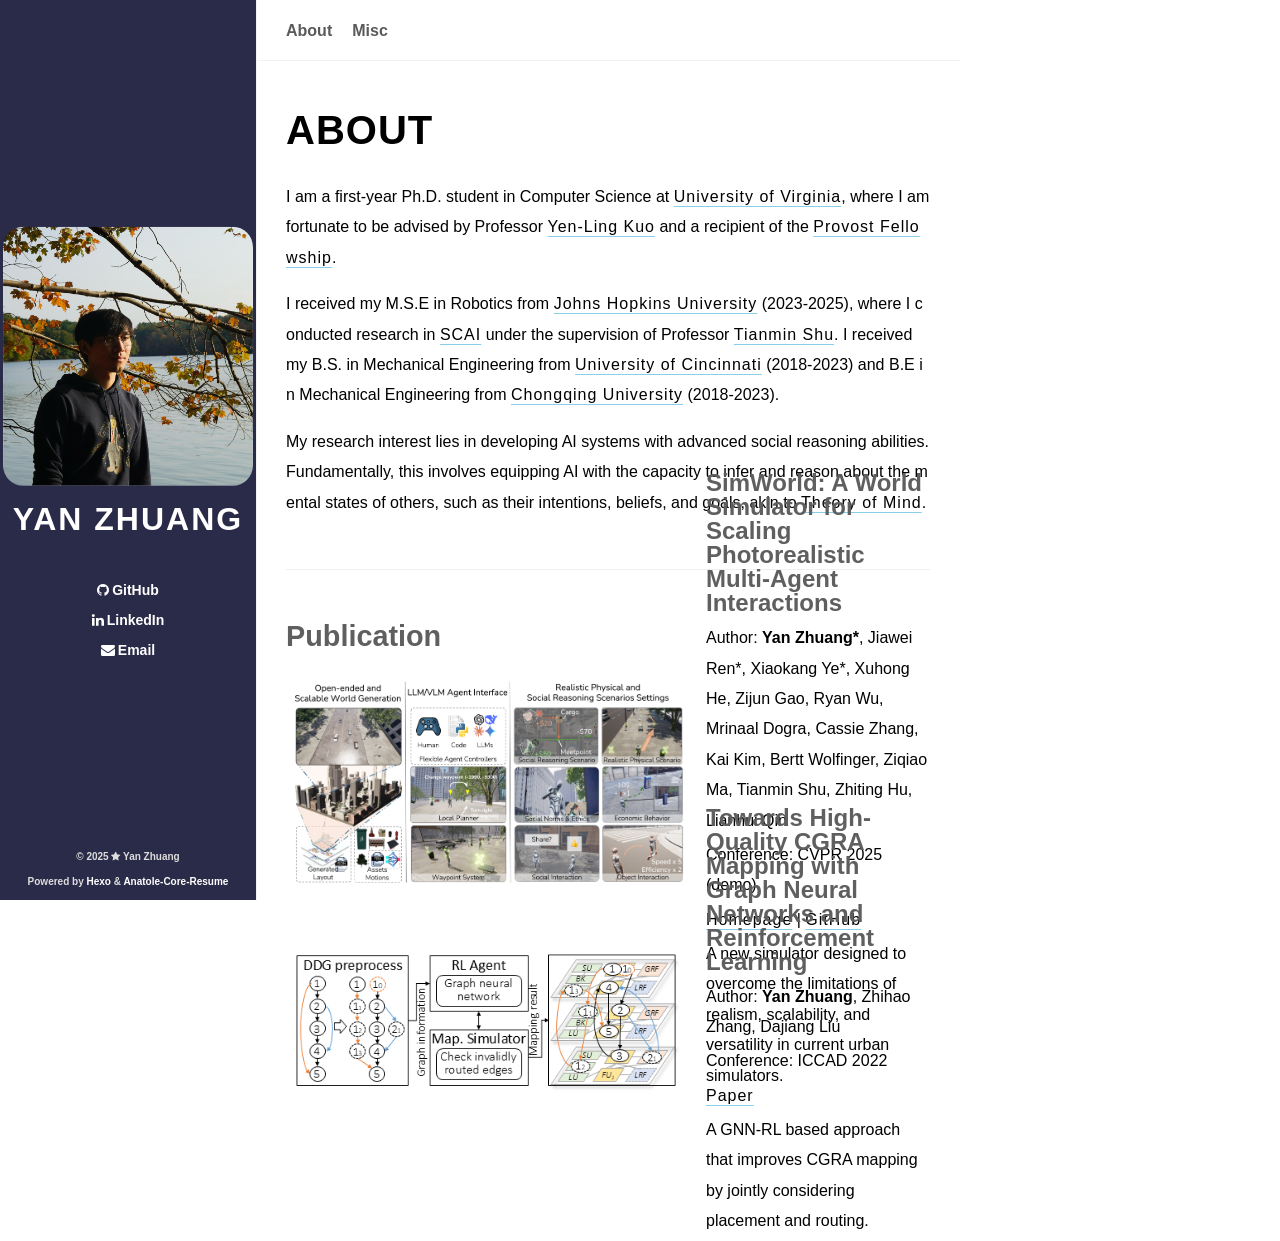
==== index.html @ d6349d4c "Site updated: 2025-08-16 12:59:09" ====
<!DOCTYPE html><html lang="en-us"><head><meta charset="utf-8"><meta name="X-UA-Compatible" content="IE=edge"><meta name="author" content="Yan Zhuang"><title>About | Yan Zhuang</title><meta name="description" content="A Resume Page Powered By Hexo"><meta name="keywords"><link rel="icon" href="images/favicon.ico"><meta content="width=device-width, initial-scale=1.0, maximum-scale=1.0, user-scalable=0" name="viewport"><meta content="yes" name="apple-mobile-web-app-capable"><meta content="black" name="apple-mobile-web-app-status-bar-style"><meta content="telephone=no" name="format-detection"><meta name="renderer" content="webkit"><link rel="stylesheet" href="/css/style.css"><link rel="stylesheet" href="/css/blog_basic.css"><link rel="stylesheet" href="/css/font-awesome.min.css"><link rel="stylesheet" href="/css/custom.css"><link rel="alternate" type="application/atom+xml" title="ATOM 1.0" href="/atom.xml"><script src="/js/jquery.js"></script><meta name="generator" content="Hexo 7.3.0"></head><body><div class="page-top animated fadeInDown"><div class="nav"><li><a href="/about/">About</a></li><li><a href="/misc/">Misc</a></li></div><div class="information"><div class="back_btn"><li><a class="fa fa-chevron-left" onclick="window.history.go(-1)" style="display:none;"> </a></li></div></div></div><div class="sidebar animated fadeInDown"><div class="side-content"><div class="logo-title"><div class="title"><img src="/images/Yan.jpg" style="width: 250px; border-radius: 8%;"><h3 title=""><a href="/">Yan Zhuang</a></h3></div></div><ul class="social-links"><li><a target="_blank" rel="noopener" href="https://github.com/yanzhuang12"><i class="fa fa-github"></i>GitHub</a></li><li><a target="_blank" rel="noopener" href="https://www.linkedin.com/in/zhuangyan-000843258"><i class="fa fa-linkedin"></i>LinkedIn</a></li><li><a href="mailto:yanzhuang2024@gmail.com"><i class="fa fa-envelope"></i>Email</a></li></ul></div><div class="footer"><div class="p"> <span>© 2025 </span><i class="fa fa-star"></i><span> Yan Zhuang</span></div><div class="by_farbox"><span>Powered by </span><a href="https://hexo.io/zh-cn/" target="_blank">Hexo </a><span> & </span><a href="https://github.com/Cytrogen/hexo-theme-Anatole-Core-Resume" target="_blank">Anatole-Core-Resume</a></div></div></div><div class="content" style="display:none;"><script>//- 如果是移动端，则设置content的margin-top为sidebar的高度
//- If it is a mobile terminal, set the margin-top of content to the height of sidebar
window.onload = function() {
	if (window.matchMedia("(max-width: 960px)").matches) {
		var sidebar = document.querySelector('.sidebar');
		var sidebarHeight = sidebar.offsetHeight;
		document.querySelector('.content').style.marginTop = `${sidebarHeight}px`;
	}
	//- 页面加载完成后，显示content
	//- Display content after page loading is complete
	document.querySelector(`.content`).style.display = "block";

	//- 监听窗口大小变化，假设用户在桌面端上修改了窗口大小，需要重新设置content的margin-top
	//- Listen for window size changes, assuming that the user modifies the window size on the desktop terminal, the margin-top of content will get reset
	window.addEventListener('resize', function() {
		if (window.matchMedia("(max-width: 960px)").matches) {
			var sidebar = document.querySelector('.sidebar');
			var sidebarHeight = sidebar.offsetHeight;
			document.querySelector('.content').style.marginTop = `${sidebarHeight}px`;
		} else {
			//- 如果是桌面端，则设置content的margin-top为60px
			//- If it is a desktop terminal, set the margin-top of content to 60px
			document.querySelector('.content').style.marginTop = "60px";
		}
	});
}
</script><div class="post animated fadeInDown" id="About"><div class="post-title"><h1><a>About</a></h1></div><div class="post-content"><p>I am a first-year Ph.D. student in Computer Science at <a target="_blank" rel="noopener" href="https://www.virginia.edu/">University of Virginia</a>, where I am fortunate to be advised by Professor <a target="_blank" rel="noopener" href="https://yenlingkuo.com/">Yen-Ling Kuo</a> and a recipient of the <a target="_blank" rel="noopener" href="https://education.virginia.edu/admission/fellowships-scholarships-awards/uva-presidential-and-provosts-fellowships">Provost Fellowship</a>.</p>
<p>I received my M.S.E in Robotics from <a target="_blank" rel="noopener" href="https://www.jhu.edu/">Johns Hopkins University</a> (2023-2025), where I conducted research in <a target="_blank" rel="noopener" href="https://scai.cs.jhu.edu/">SCAI</a> under the supervision of Professor <a target="_blank" rel="noopener" href="https://www.tshu.io/">Tianmin Shu</a>. I received my B.S. in Mechanical Engineering from <a target="_blank" rel="noopener" href="https://www.uc.edu/">University of Cincinnati</a> (2018-2023) and B.E in Mechanical Engineering from <a target="_blank" rel="noopener" href="https://www.cqu.edu.cn/">Chongqing University</a> (2018-2023).  </p>
<p>My research interest lies in developing AI systems with advanced social reasoning abilities. Fundamentally, this involves equipping AI with the capacity to infer and reason about the mental states of others, such as their intentions, beliefs, and goals, akin to <a target="_blank" rel="noopener" href="https://www.youtube.com/watch?v=sH2vTWfMQJ0">Theory of Mind</a>. </p>
<hr>
<h3 id="Publication"><a href="#Publication" class="headerlink" title="Publication"></a>Publication</h3><div style="display: flex; justify-content: space-between; align-items: flex-start; gap: 20px;">
    <div style="flex: 0 0 auto; margin-top: 0;">
        <img src="/images/simworld_illustration.png" width="400px" style="max-width: 100%; display: block; margin: 0;">
    </div>
    <div style="flex: 1; margin-top: 0;">
        <h4 style="margin-top: 0; margin-bottom: 8px;">SimWorld: A World Simulator for Scaling Photorealistic Multi-Agent Interactions</h4>
        <p style="margin: 4px 0;">Author: <strong>Yan Zhuang*</strong>, Jiawei Ren*, Xiaokang Ye*, Xuhong He, Zijun Gao, Ryan Wu, Mrinaal Dogra, Cassie Zhang, Kai Kim, Bertt Wolfinger, Ziqiao Ma, Tianmin Shu, Zhiting Hu, Lianhui Qin</p>
        <p style="margin: 4px 0;">Conference: CVPR 2025 (demo)</p>
        <p style="margin: 4px 0;"><a target="_blank" rel="noopener" href="https://simworld-cvpr2025.maitrix.org/">Homepage</a> | <a target="_blank" rel="noopener" href="https://github.com/maitrix-org/SimWorld">GitHub</a></p>
        <p style="margin: 4px 0;">A new simulator designed to overcome the limitations of realism, scalability, and versatility in current urban simulators.</p>
    </div>
</div>

<div style="display: flex; justify-content: space-between; align-items: flex-start; gap: 20px;">
    <div style="flex: 0 0 auto; margin-top: 0;">
        <img src="/images/CGRA_illustration.png" width="400px" style="max-width: 100%; display: block; margin: 0;">
    </div>
    <div style="flex: 1; margin-top: 0;">
        <h4 style="margin-top: 0; margin-bottom: 8px;">Towards High-Quality CGRA Mapping with Graph Neural Networks and Reinforcement Learning</h4>
        <p style="margin: 4px 0;">Author: <strong>Yan Zhuang</strong>, Zhihao Zhang, Dajiang Liu</p>
        <p style="margin: 4px 0;">Conference: ICCAD 2022</p>
        <p style="margin: 4px 0;"><a target="_blank" rel="noopener" href="https://ieeexplore.ieee.org/document/10069423">Paper</a> </p>
        <p style="margin: 4px 0;">A GNN-RL based approach that improves CGRA mapping by jointly considering placement and routing.</p>
    </div>
</div>
</div><div class="post-footer"><div class="meta"><div class="info"></div></div></div></div></div><script src="/js/jquery-migrate-1.2.1.min.js"></script><script src="/js/jquery.appear.js"></script><script src="/js/add-bookmark.js"></script></body></html>
---- css/style.css ----
@charset "UTF-8";
html {
  background-color: #fff;
  -webkit-font-smoothing: antialiased;
}

body {
	color: rgba(0, 0, 0, 1);
	font-family: 'Roboto', 'Segoe UI', 'Arial Black', 'Helvetica Neue', Arial, sans-serif;
	font-size: 18px;
	font-weight: 600;
	width: 100%;
	margin: 0 auto 30px auto;
	background-color: #fff;

}

p {
  line-height: 1.9em;
  font-weight: 400;
  font-size: 15px;
}

a {
  text-decoration: none;
}

a:link, a:visited {
  opacity: 1;
  -webkit-transition: all .15s linear;
  -moz-transition: all .15s linear;
  -o-transition: all .15s linear;
  -ms-transition: all .15s linear;
  transition: all .15s linear;
  color: #424242;
}

a:hover, a:active {
  color: #4786D6;
}

/*basic styles ends*/
/*animation starts*/
.animated {
  -webkit-animation-fill-mode: both;
  -moz-animation-fill-mode: both;
  -ms-animation-fill-mode: both;
  -o-animation-fill-mode: both;
  animation-fill-mode: both;
  -webkit-animation-duration: 1s;
  -moz-animation-duration: 1s;
  -ms-animation-duration: 1s;
  -o-animation-duration: 1s;
  animation-duration: 1s;
}

.animated.hinge {
  -webkit-animation-duration: 1s;
  -moz-animation-duration: 1s;
  -ms-animation-duration: 1s;
  -o-animation-duration: 1s;
  animation-duration: 1s;
}

@-webkit-keyframes fadeInDown {
  0% {
    opacity: 0;
    -webkit-transform: translateY(-20px);
  }
  100% {
    opacity: 1;
    -webkit-transform: translateY(0);
  }
}
@-moz-keyframes fadeInDown {
  0% {
    opacity: 0;
    -moz-transform: translateY(-20px);
  }
  100% {
    opacity: 1;
    -moz-transform: translateY(0);
  }
}
@-o-keyframes fadeInDown {
  0% {
    opacity: 0;
    -o-transform: translateY(-20px);
  }
  100% {
    opacity: 1;
    -o-transform: translateY(0);
  }
}
@keyframes fadeInDown {
  0% {
    opacity: 0;
    transform: translateY(-20px);
  }
  100% {
    opacity: 1;
    transform: translateY(0);
  }
}
.fadeInDown {
  -webkit-animation-name: fadeInDown;
  -moz-animation-name: fadeInDown;
  -o-animation-name: fadeInDown;
  animation-name: fadeInDown;
}

/*animation ends*/
.content {
  height: auto;
  float: right;
  width: 70%;
  margin-top: 60px;
}

.page-top {
  width: 70%;
  position: fixed;
  right: 0;
  z-index: 3;
  background-color: #fff;
  height: 60px;
  border-bottom: 1px solid #f2f2f2;
}
.page-top .nav {
  list-style: none;
  padding: 18px 30px;
  float: left;
  font-size: 14px;
}
.page-top .nav li {
  position: relative;
  display: initial;
  padding-right: 20px;
}
.page-top .nav a {
  color: #5A5A5A;
}
.page-top .nav a:hover {
  color: #4786D6;
}
.page-top .nav a.current {
  color: #5A5A5A;
  padding-bottom: 22px;
  border-bottom: 1px solid #5A5A5A;
}
.page-top .information {
  float: right;
  padding-top: 12px;
  padding-right: 20px;
}
.page-top .information .avatar {
  float: right;
}
.page-top .information .avatar img {
  width: 32px;
  height: 32px;
  border-radius: 300px;
}
.page-top .information .back_btn {
  float: left;
  padding-top: 5px;
  margin-right: -10px;
}
.page-top .information .back_btn li {
  display: initial;
  padding-right: 40px;
}

.sidebar {
  width: 30%;
  -webkit-background-size: cover;
  background-size: cover;
  background-color: #2a2a49;
  height: 100%;
  transition: 0.8s;
  top: 0;
  left: 0;
  position: fixed;
  z-index: 4;
  border-right: 1px solid #f2f2f2;
}
.sidebar .side-content {
  position: relative;
  top: 50%;
  transform: translateY(-50%);
}
.sidebar .logo-title {
  text-align: center;
}
.sidebar .logo-title .description {
  font-size: 14px;
  color: #565654;
}
.sidebar .logo-title .logo {
  margin: 0 auto;
}
.sidebar .logo-title .title h3 {
  text-transform: uppercase;
  font-size: 2rem;
  font-weight: bold;
  letter-spacing: 2px;
  line-height: 1;
  margin-top: 10px;
}
.sidebar .logo-title .title a {
  text-decoration: none;
  color: #fff;
  font-size: 2rem;
  font-weight: bold;
}
.sidebar .social-links {
  list-style: none;
  padding: 0.5rem 0;
  font-size: 14px;
  margin: 0 auto;
  text-align: center;
}
.sidebar .social-links i {
  margin-right: 3px;
}
.sidebar .social-links li {
  padding: 0.5rem 2rem;
  line-height: 0;
  margin: 0 auto;
  color: #fff;
}
.sidebar .social-links a {
  color: #fff;
}
.sidebar .social-links a:hover {
  color: #4786D6;
}

.post {
  background-color: #FFF;
  margin: 30px;
}
.post .post-title h1 {
  text-transform: uppercase;
  font-size: 30px;
  letter-spacing: 5px;
  line-height: 1;
  margin-top: 50px;
}
.post .post-title h2 {
  text-transform: uppercase;
  letter-spacing: 1px;
  font-size: 28px;
  line-height: 1;
  font-weight: 600;
  color: #5f5f5f;
}
.post .post-title h3 {
  /*text-transform: uppercase;*/
  letter-spacing: 1px;
  line-height: 1;
  font-weight: 600;
  color: #464646;
  font-size: 22px;
  margin: 0;
}
.post .post-title a {
  text-decoration: none;
  letter-spacing: 1px;
  color: #5f5f5f;
}
.post .post-title a:hover {
  text-decoration: underline;
}
.post .post-content a {
  text-decoration: none;
  letter-spacing: 1px;
  color: #4786D6;
}
.post .post-content a:hover {
  color: #2F69B3;
}

.post .post-content h1 {
  color: #5F5F5F;
  font-size: 20px;
  font-weight: 600;
}
.post .post-content h2 {
  color: #5F5F5F;
  font-size: 19px;
}
.post .post-content h3 {
  color: #5F5F5F;
  font-size: 18px;
  font-weight: 600;
}
.post .post-content h4 {
  color: #5F5F5F;
  font-size: 17px;
}
.post .post-content h5 {
  color: #5F5F5F;
  font-size: 16px;
  font-weight: 600;
}
.post .post-content h6 {
  color: #5F5F5F;
  font-size: 15px;
}

.post .post-footer {
  padding: 0 0 30px 0;
  border-bottom: 1px solid #f2f2f2;
}
.post .post-footer .meta {
  max-width: 100%;
  height: 25px;
  color: #bbbbbb;
}
.post .post-footer .meta .info {
  float: left;
  font-size: 12px;
}
.post .post-footer .meta .info .date {
  margin-right: 10px;
}
.post .post-footer .meta a {
  text-decoration: none;
  color: #bbbbbb;
  padding-right: 10px;
}
.post .post-footer .meta a:hover {
  color: #4786D6;
}
.post .post-footer .meta i {
  margin-right: 6px;
}
.post .post-footer .tags {
  padding-bottom: 15px;
  font-size: 13px;
}
.post .post-footer .tags ul {
  list-style-type: none;
  display: inline;
  margin: 0;
  padding: 0;
}
.post .post-footer .tags ul li {
  list-style-type: none;
  margin: 0;
  padding-right: 5px;
  display: inline;
}
.post .post-footer .tags a {
  text-decoration: none;
  color: rgba(0, 0, 0, 0.44);
  font-weight: 400;
}
.post .post-footer .tags a:hover {
  text-decoration: none;
}

.pagination {
  margin: 30px;
  padding: 0px 0 56px 0;
  border-bottom: 1px solid #f2f2f2;
}
.pagination ul {
  list-style: none;
  margin: 0;
  padding: 0;
  height: 13px;
}
.pagination ul li {
  margin: 0 2px 0 2px;
  display: inline;
  line-height: 1;
}
.pagination ul li a {
  text-decoration: none;
}
.pagination .pre {
  float: left;
}
.pagination .next {
  float: right;
}

.like-reblog-buttons {
  float: right;
}

.like-button {
  float: right;
  padding: 0 0 0 10px;
}

.reblog-button {
  float: right;
  padding: 0;
}

#install-btn {
  position: fixed;
  bottom: 0px;
  right: 6px;
}

#disqus_thread {
  margin: 30px;
  border-bottom: 1px solid #f2f2f2;
}

.footer {
  clear: both;
  text-align: center;
  font-size: 10px;
  margin: 0 auto;
  bottom: 0;
  position: absolute;
  width: 100%;
  padding-bottom: 5px;
  background: #2a2a49;
  color: #dddddd;
}
.footer a {
  color: #fff;
}
.footer a:hover {
  color: #4786D6;
}

/*for archive*/
.archive {
  width: 100%;
}

.list-with-title {
  font-size: 15px;
  margin: 30px;
  padding: 0;
  line-height: 25px;
}
.list-with-title li {
  list-style-type: none;
  padding: 0;
}
.list-with-title .listing-title {
  font-size: 24px;
  color: #666666;
  font-weight: 600;
  line-height: 2.2em;
}
.list-with-title .listing {
  padding: 0;
}
.list-with-title .listing .listing-post {
  padding-bottom: 5px;
}
.list-with-title .listing .listing-post .post-time {
  float: right;
  color: #C5C5C5;
}
.list-with-title .listing .listing-post a {
  color: #8F8F8F;
}
.list-with-title .listing .listing-post a:hover {
  color: #4786D6;
}

/* share */
.share {
  margin: 0px 30px;
  display: inline-flex;
}

.evernote {
  width: 32px;
  height: 32px;
  border-radius: 300px;
  background-color: #3E3E3E;
  margin-right: 5px;
}
.evernote a {
  color: #fff;
  padding: 11px;
  font-size: 12px;
}
.evernote a:hover {
  color: #ED6243;
  padding: 11px;
}

.weibo {
  width: 32px;
  height: 32px;
  border-radius: 300px;
  background-color: #ED6243;
  margin-right: 5px;
}
.weibo a {
  color: #fff;
  padding: 9px;
}
.weibo a:hover {
  color: #BD4226;
}

.twitter {
  width: 32px;
  height: 32px;
  border-radius: 300px;
  background-color: #59C0FD;
  margin-right: 5px;
}
.twitter a {
  color: #fff;
  padding: 9px;
}
.twitter a:hover {
  color: #4B9ECE;
}

/* about */
.about {
  margin: 30px;
}
.about h3 {
  font-size: 22px;
}

/* links*/
.links {
  margin: 30px;
}
.links h3 {
  font-size: 22px;
}
.links a {
  cursor: pointer;
}

/* 评论样式 */
.comment-count {
  color: #666;
}

.tab-community {
  color: #666;
}

.read_more {
  font-size: 14px;
}

.back-button {
  padding-top: 30px;
  max-width: 100px;
  padding-left: 40px;
  float: left;
}

/* 默认评论样式 */
#fb_comments_container {
  margin: 30px;
}

/* 按钮样式 */
a.btn {
  color: #868686;
  font-weight: 400;
}

.btn {
  display: inline-block;
  position: relative;
  outline: 0;
  color: rgba(0, 0, 0, 0.44);
  background: transparent;
  font-size: 14px;
  text-align: center;
  text-decoration: none;
  cursor: pointer;
  border: 1px solid rgba(0, 0, 0, 0.15);
  white-space: nowrap;
  font-weight: 400;
  font-style: normal;
  border-radius: 999em;
}

.btn:hover {
  display: inline-block;
  position: relative;
  outline: 0px;
  color: #464545;
  background: transparent;
  font-size: 14px;
  text-align: center;
  text-decoration: none;
  cursor: pointer;
  border: 1px solid #464545;
  white-space: nowrap;
  font-weight: 400;
  font-style: normal;
  border-radius: 999em;
}

[role="back"] {
  padding: 0.5em 1.25em;
  line-height: 1.666em;
}

[role="home"] {
  padding: 0.5em 1.25em;
  line-height: 1.666em;
}

[role="navigation"] {
  padding: 0.5em 1.25em;
  line-height: 1.666em;
}

[role="tags"] {
  padding: 6px 12px;
}

/* Menu样式 */
.menu {
  float: right;
  padding-top: 30px;
}
.menu .btn-down {
  margin: 0px;
}
.menu .btn-down li {
  list-style: none;
  width: 100px;
}
.menu .btn-down li a {
  display: inline-block;
  position: relative;
  padding: 0.5em 1.25em;
  outline: 0;
  color: rgba(0, 0, 0, 0.44);
  background: transparent;
  font-size: 14px;
  text-align: center;
  text-decoration: none;
  cursor: pointer;
  border: 1px solid rgba(0, 0, 0, 0.15);
  white-space: nowrap;
  font-weight: 400;
  font-style: normal;
  border-radius: 999em;
  margin-top: 5px;
}
.menu .btn-down li a:hover {
  position: relative;
  padding: 0.5em 1.25em;
  outline: 0;
  color: #fff;
  background: #3CBD10;
  font-size: 14px;
  text-align: center;
  text-decoration: none;
  cursor: pointer;
  border: 1px solid rgba(0, 0, 0, 0.15);
  white-space: nowrap;
  font-weight: 400;
  font-style: normal;
  border-radius: 999em;
  margin-top: 5px;
}
.menu .btn-down div {
  position: absolute;
  visibility: hidden;
  width: 100px;
  float: right;
}

.page_404 {
  text-align: center;
  padding-top: 50px;
}

@media screen and (max-width: 960px) {
  .sidebar {
    width: 100%;
    position: absolute;
    border-right: none;
    z-index: 1;
    height: 100%;
  }
  .sidebar .logo-title {
    margin-top: 60px;
  }
  .sidebar .logo-title .title img {
    width: 100px;
  }
  .sidebar .logo-title .title h3 {
    font-size: 20px;
  }


  .page-top {
    width: 100%;
  }

  .post-title h3 {
    line-height: 1.6;
  }

  .content {
    width: 100%;
    z-index: 1;
    position: absolute;
    float: none;
  }

  .footer {
    display: none;
  }

  .share {
    display: grid;
  }
}

/* MARKDOWN */

img[alt=CERTI] {
  width: 75%;
}
---- css/blog_basic.css ----
.post-content .tip {
  position: relative;
  margin: 2em 0;
  padding: 12px 24px 12px 30px;
  border-left: 4px solid #f66;
  border-top-right-radius: 2px;
  border-bottom-right-radius: 2px;
  background-color: #f8f8f8
}

/* .post-content .tip br {
  *display: none*
} */

.post-content .tip:before {
  position: absolute;
  top: 14px;
  left: -12px;
  content: "!";
  width: 20px;
  height: 20px;
  border-radius: 100%;
  color: #fff;
  font-size: 14px;
  line-height: 20px;
  font-weight: bold;
  text-align: center;
  background-color: #f66;
  font-family: 'Dosis', 'Source Sans Pro', 'Helvetica Neue', Arial, sans-serif
}

.content > .post > .post-content > p {
  word-wrap: break-word;
  word-break: break-all;
}

#ds-thread,#disqus_thread,#cloud-tie-wrapper {
  margin: 0 30px!important
}

pre {
  font-size: 15px;
  background-color: #f0f0f0!important;
  font-family: 'Roboto Mono','Lucida Console','Trebuchet MS','Courier New', Monaco, courier,'PingFang SC','Hiragino Sans GB','Microsoft Jhenghei','Microsoft YaHei', monospace!important
}

figure.highlight {
  position: relative!important;
  margin: 1em 0!important;
  border-radius: 2px!important;
  line-height: 1.1em!important;
  background-color: #f8f8f8!important;
  overflow-x: auto!important
}

figure.highlight table,figure.highlight tr,figure.highlight td {
  width: 100%!important;
  border-collapse: collapse!important;
  padding: 0!important;
  margin: 0!important
}

figure.highlight .gutter {
  display: none!important
}

figure.highlight .code pre {
  padding: 1.2em 1.4em!important;
  line-height: 1.5em!important;
  margin: 0!important
}

figure.highlight.html .code:after,figure.highlight.js .code:after,figure.highlight.bash .code:after,figure.highlight.css .code:after,figure.highlight.scss .code:after,figure.highlight.diff .code:after,figure.highlight.java .code:after,figure.highlight.xml .code:after,figure.highlight.python .code:after,figure.highlight.json .code:after,figure.highlight.swift .code:after,figure.highlight.ruby .code:after,figure.highlight.perl .code:after,figure.highlight.php .code:after,figure.highlight.c .code:after,figure.highlight.cpp .code:after {
  position: absolute!important;
  top: 0!important;
  right: 0!important;
  color: #ccc!important;
  text-align: right!important;
  font-size: 0.75em!important;
  padding: 5px 10px 0!important;
  line-height: 15px!important;
  height: 15px!important;
  font-weight: 600!important
}

figure.highlight.html .code:after {
  content: "HTML"
}

figure.highlight.js .code:after {
  content: "JS"
}

figure.highlight.bash .code:after {
  content: "BASH"
}

figure.highlight.css .code:after {
  content: "CSS"
}

figure.highlight.scss .code:after {
  content: "SCSS"
}

figure.highlight.diff .code:after {
  content: "DIFF"
}

figure.highlight.java .code:after {
  content: "JAVA"
}

figure.highlight.xml .code:after {
  content: "XML"
}

figure.highlight.python .code:after {
  content: "PYTHON"
}

figure.highlight.json .code:after {
  content: "JSON"
}

figure.highlight.swift .code:after {
  content: "SWIFT"
}

figure.highlight.ruby .code:after {
  content: "RUBY"
}

figure.highlight.perl .code:after {
  content: "PERL"
}

figure.highlight.php .code:after {
  content: "PHP"
}

figure.highlight.c .code:after {
  content: "C"
}

figure.highlight.java .code:after {
  content: "JAVA"
}

figure.highlight.cpp .code:after {
  content: "CPP"
}

figure.highlight.cpp .code:after {
  content: 'C++'
}

pre {
  color: #525252!important
}

pre .function .keyword,pre .constant {
  color: #0092db!important
}

pre .keyword,pre .attribute {
  color: #e96900!important
}

pre .number,pre .literal {
  color: #ae81ff!important
}

pre .tag,pre .tag .title,pre .change,pre .winutils,pre .flow,pre .lisp .title,pre .clojure .built_in,pre .nginx .title,pre .tex .special {
  color: #2973b7!important
}

pre .symbol,pre .symbol .string,pre .value,pre .regexp {
  color: #42b983!important
}

pre .title {
  color: #83B917!important
}

pre .tag .value,pre .string,pre .subst,pre .haskell .type,pre .preprocessor,pre .ruby .class .parent,pre .built_in,pre .sql .aggregate,pre .django .template_tag,pre .django .variable,pre .smalltalk .class,pre .javadoc,pre .django .filter .argument,pre .smalltalk .localvars,pre .smalltalk .array,pre .attr_selector,pre .pseudo,pre .addition,pre .stream,pre .envvar,pre .apache .tag,pre .apache .cbracket,pre .tex .command,pre .prompt {
  color: #42b983!important
}

pre .comment,pre .java .annotation,pre .python .decorator,pre .template_comment,pre .pi,pre .doctype,pre .shebang,pre .apache .sqbracket,pre .tex .formula {
  color: #b3b3b3!important
}

pre .deletion {
  color: #BA4545!important
}

pre .coffeescript .javascript,pre .javascript .xml,pre .tex .formula,pre .xml .javascript,pre .xml .vbscript,pre .xml .css,pre .xml .cdata {
  opacity: 0.5!important
}

html {
  height: 100%;
  max-height: 100%;
  padding: 0;
  margin: 0; }

  body {
    padding: 0;
    margin: 0;
    line-height: 1.6em; }

    .clear {
      clear: both;
      display: block;
      overflow: hidden;
      visibility: hidden;
      width: 0;
      height: 0; }

      h1, h2, h3, h4, h5, h6 {
        text-rendering: optimizeLegibility;
        line-height: 1;
        margin: 2rem 0; }

        h1 {
          font-size: 2.1rem;
          line-height: 1.2em; }

          h2 {
            font-size: 1.9rem;
            line-height: 1.2em; }

            h3 {
              font-size: 1.75rem; }

              h4 {
                font-size: 1.3rem; }

                h5 {
                  font-size: 1.2rem; }

                  h6 {
                    font-size: 1.1rem; }

                    img {
                      max-width: 100%;
                      height: auto; }

                      p, ul, ol, dl {
                        margin: 1em 0; }

                        ol ol, ul ul, ul ol, ol ul {
                          margin: 0.4em 0; }

                          ul p, ol p, li p, .content li p, blockquote p, .content blockquote p,
                          .post blockquote p, .post li p {
                            margin: 0;
                            overflow: visible; }

                            a img {
                              border: none; }

dl dt {
  float: left;
  width: 180px;
  overflow: hidden;
  clear: left;
  text-align: right;
  text-overflow: ellipsis;
  white-space: nowrap;
  font-weight: bold;
  margin-bottom: 1em; }

  dl dd {
    margin-left: 200px;
    margin-bottom: 1em; }

    hr {
      display: block;
      height: 1px;
      border: 0;
      border-top: 1px solid #efefef;
      margin: 3.2em 0;
      padding: 0; }

      blockquote {
        box-sizing: border-box;
        margin: 1.6em 0 1.6em -2.2em;
        padding: 0 0 0 1.6em;
        border-left: #4a4a4a 0.4em solid; }

        blockquote p {
          margin: 0.8em 0; }

          blockquote small {
            display: inline-block;
            margin: 0.8em 0 0.8em 1.5em;
            font-size: 0.9em;
            color: #ccc; }

            blockquote small:before {
              content: '\2014 \00A0'; }

              blockquote cite {
                font-weight: bold; }

                blockquote cite a {
                  font-weight: normal; }

                  mark {
                    background-color: #ffc336; }

                    code, tt {
                      padding: 1px 3px;
                      font-family: Inconsolata, monospace, sans-serif;
                      font-size: 0.95em;
                      white-space: pre-wrap;
                      border: 1px solid #E3EDF3;
                      background: #f7f7f9;
                      color: #d14;
                      border-radius: 2px; }
/**
                      pre {
                        -moz-box-sizing: border-box;
                        box-sizing: border-box;
                        margin: 1.6em 0;
                        border: 1px solid #E3EDF3;
                        width: 100%;
                        padding: 10px;
                        font-family: Inconsolata, monospace, sans-serif;
                        font-size: 0.9em;
                        white-space: pre;
                        overflow: auto;
                        background: #F7FAFB;
                        border-radius: 3px; }

                        pre code, tt {
                          font-size: inherit;
                          white-space: -moz-pre-wrap;
                          white-space: pre-wrap;
                          background: transparent;
                          border: none;
                          color: #333;
                          padding: 0; }

                          kbd {
                            display: inline-block;
                            margin-bottom: 0.4em;
                            padding: 1px 8px;
                            border: #ccc 1px solid;
                            color: #666;
                            text-shadow: #fff 0 1px 0;
                            font-size: 0.9em;
                            font-weight: bold;
                            background: #f4f4f4;
                            border-radius: 4px;
                            box-shadow: 0 1px 0 rgba(0, 0, 0, 0.2), 0 1px 0 0 white inset; }

                            table {
                              -moz-box-sizing: border-box;
                              box-sizing: border-box;
                              margin: 1em 0;
                              width: 100%;
                              max-width: 100%;
                              border-width: 1px;
                              border-style: solid;
                              background-color: transparent; }

                              table, table tr, table tr td, table tr th {
                                border-color: #e5e5e5; }

                                table th {
                                  color: #666666;
                                  background-color: #fdfdfd; }

                                  tr th {
                                    border-bottom-width: 1px;
                                    border-bottom-style: solid;
                                    text-align: left; }

                                    tr th, tr td {
                                      padding: 5px 20px;
                                      border-right: 1px solid;
                                      font-size: 1rem; }

                                      tr th:last-child, tr td:last-child {
                                        border-right: 0px; }

                                        table th {
                                          font-weight: bold; }

                                          table tbody > tr:nth-child(odd) > td, table tbody > tr:nth-child(odd) > th {
                                            background-color: #f9f9f9; }

                                            .gist {
                                              font-size: 12px; }
                                              .gist table {
                                                margin: 0;
                                                width: auto; }
                                                .gist table pre {
                                                  font-size: 12px; }
                                                  .gist table .line-numbers {
                                                    font-size: 12px; }
**/

.toc {
  border: 1px solid #f0f0f0;
  margin-bottom: 20px;
  padding: 10px 30px; }

  #fb_comments_container {
    overflow: hidden;
    margin: 0 auto; }
    #fb_comments_container #fb_comments {
      list-style-type: none;
      padding: 0; }
      #fb_comments_container #fb_comments h1 {
        font-size: 1.3em; }
        #fb_comments_container #fb_comments h2 {
          font-size: 1.2em; }
          #fb_comments_container #fb_comments h3 {
            font-size: 1.1em; }
            #fb_comments_container #fb_comments h4, #fb_comments_container #fb_comments h5,
            #fb_comments_container #fb_comments h6 {
              font-size: 1.05em; }
              #fb_comments_container #fb_comments .comment {
                position: relative;
                padding: 25px 0;
                border-bottom: 1px solid rgba(150, 150, 150, 0.2);
                *border-bottom: 1px solid #f0f0f0; }
                #fb_comments_container #fb_comments .comment .avatar {
                  position: absolute;
                  top: 25px;
                  left: 0;
                  width: 50px;
                  float: left; }
                  #fb_comments_container #fb_comments .comment .avatar img {
                    width: 48px;
                    border: none;
                    border-radius: 5px;
                    margin: 0; }
                #fb_comments_container #fb_comments .comment .comment_body,
                #fb_comments_container #fb_comments .comment .c_content {
                  margin-left: 70px;
                  display: block; }
                  #fb_comments_container #fb_comments .comment .comment_body p,
                  #fb_comments_container #fb_comments .comment .c_content p {
                    margin: 5px 0 15px 0;
                    padding: 0;
                    line-height: 1.8; }
                    #fb_comments_container #fb_comments .comment .comment_body .author,
                    #fb_comments_container #fb_comments .comment .c_content .author {
                      line-height: 1.5em;
                      margin: 0;
                      padding: 0; }
                      #fb_comments_container #fb_comments .comment .comment_body .author b,
                      #fb_comments_container #fb_comments .comment .c_content .author b {
                        color: #555; }
                        #fb_comments_container #fb_comments .comment .comment_body .author small,
                        #fb_comments_container #fb_comments .comment .c_content .author small {
                          font-weight: normal;
                          padding-left: 10px;
                          font-size: 0.7em;
                          color: #666; }

#fb_new_comment {
  padding-bottom: 50px; }
  #fb_new_comment textarea {
    border-radius: 5px;
    height: 80px;
    width: 98%;
    padding: 5px;
    font-size: 1em;
    border: 1px solid rgba(150, 150, 150, 0.5);
    *border: 1px solid #a8a8a8;
    line-height: 1.5; }
    #fb_new_comment .comment_error {
      color: red;
      text-align: center;
      display: block;
      font-size: 0.8em;
      padding-top: 1em; }
      #fb_new_comment .c_button:hover {
        background: #E60900;
        color: #fff;
        text-decoration: none; }
        #fb_new_comment .c_button, #fb_new_comment #c_submit {
          cursor: pointer;
          font-family: "Hiragino Sans GB", "Microsoft YaHei", sans-serif;
          font-size: 1em;
          line-height: 1.3em;
          letter-spacing: 1px;
          border-radius: 5px;
          padding: 5px 5px 2px 5px; }
          #fb_new_comment .input_body {
            margin-top: 10px; }
            #fb_new_comment .input_body ul {
              list-style: none;
              padding: 5px 0;
              margin: auto 0; }
              #fb_new_comment .input_body ul li {
                float: left;
                margin-right: 2.2%;
                *margin-right: 22px; }
                #fb_new_comment .input_body ul li label {
                  line-height: 1em; }
                  #fb_new_comment .input_body ul li input {
                    border-radius: 5px;
                    border: 1px solid #ddd;
                    padding: 5px;
                    background: rgba(255, 255, 255, 0.5);
                    margin: 0 0 10px 0; }

#SwfStore_farbox_0 {
  height: 0;
  overflow: hidden; }

  @media screen and (max-width: 320px) {
    #fb_comments .c_content, #fb_comments .comment_body {
      margin-left: 57px;   }
}

.tag_box{
  position: relative;
  width: 80%;
  margin-top: 1%;
  margin-left: 7.2%;
}

.leancloud-visitors-count{
  margin-left: 5px;
}
---- css/custom.css ----
/* 自定义字体大小设置 */
body {
    font-size: 16px !important; /* 从15px增加到16px */
}

p {
    font-size: 16px !important; /* 从15px增加到16px */
}

/* 标题字体大小调整 */
h1 {
    font-size: 2.5em !important;
}

h2 {
    font-size: 2.2em !important;
}

h3 {
    font-size: 1.8em !important;
}

h4 {
    font-size: 1.5em !important;
}

h5 {
    font-size: 1.3em !important;
}

h6 {
    font-size: 1.1em !important;
}

/* 文章内容字体大小 */
.post-content {
    font-size: 16px !important;
    line-height: 1.8em !important;
}

/* 侧边栏字体大小 */
.sidebar {
    font-size: 16px !important;
}

/* 导航栏字体大小 */
.nav {
    font-size: 16px !important;
}

/* 内容区域中的超链接样式 - 文字颜色不变，只改变下划线颜色 */
.content a {
    text-decoration: underline !important; /* 添加下划线 */
    text-underline-offset: 4px !important; /* 下划线距离文字3px */
    text-decoration-color: #87CEEB !important; /* 下划线浅蓝色 */
    color: inherit !important; /* 文字颜色保持原来的颜色 */
}

.content a:hover {
    text-decoration: underline !important; /* 悬停时保持下划线 */
    text-underline-offset: 4px !important; /* 悬停时保持下划线距离 */
    text-decoration-color: #4169E1 !important; /* 悬停时下划线深蓝色 */
    color: inherit !important; /* 文字颜色保持原来的颜色 */
}

/* 排除标题链接的下划线 */
.content .post-title a,
.content h1 a,
.content h2 a,
.content h3 a,
.content h4 a,
.content h5 a,
.content h6 a {
    text-decoration: none !important; /* 标题链接不显示下划线 */
}

/* 布局调整 - 修复侧边栏和内容区域之间的空白 */
.sidebar {
    width: 20% !important; /* 从30%减少到20% */
}

.content {
    width: 55% !important; /* 内容区域占70% */
    margin-left: 20% !important; /* 左边距等于侧边栏宽度 */
    margin-right: 25% !important; /* 右边距10%，在右边留空白 */
}

.page-top {
    width: 55% !important; /* 与内容区域保持一致 */
    margin-left: 20% !important; /* 左边距等于侧边栏宽度 */
    margin-right: 25% !important; /* 右边距10%，在右边留空白 */
}

/* 移除分页器的底部边框 */
.pagination {
    border-bottom: none !important;
}

/* 移除评论区域的底部边框 */
#disqus_thread {
    border-bottom: none !important;
}

/* 移除文章页脚的底部边框 */
.post .post-footer {
    border-bottom: none !important;
}

/* 为论文块设置固定高度并居中 */
.post-content div[style*="display: flex"] {
    margin-bottom: 40px !important; /* 论文块之间的间距 */
    height: 200px !important; /* 设置固定高度 */
    display: flex !important; /* 确保flex布局 */
    align-items: center !important; /* 垂直居中 */
    justify-content: center !important; /* 水平居中 */
}

.post-content div[style*="display: flex"]:last-child {
    margin-bottom: 0 !important; /* 最后一个论文块不需要底部间距 */
}
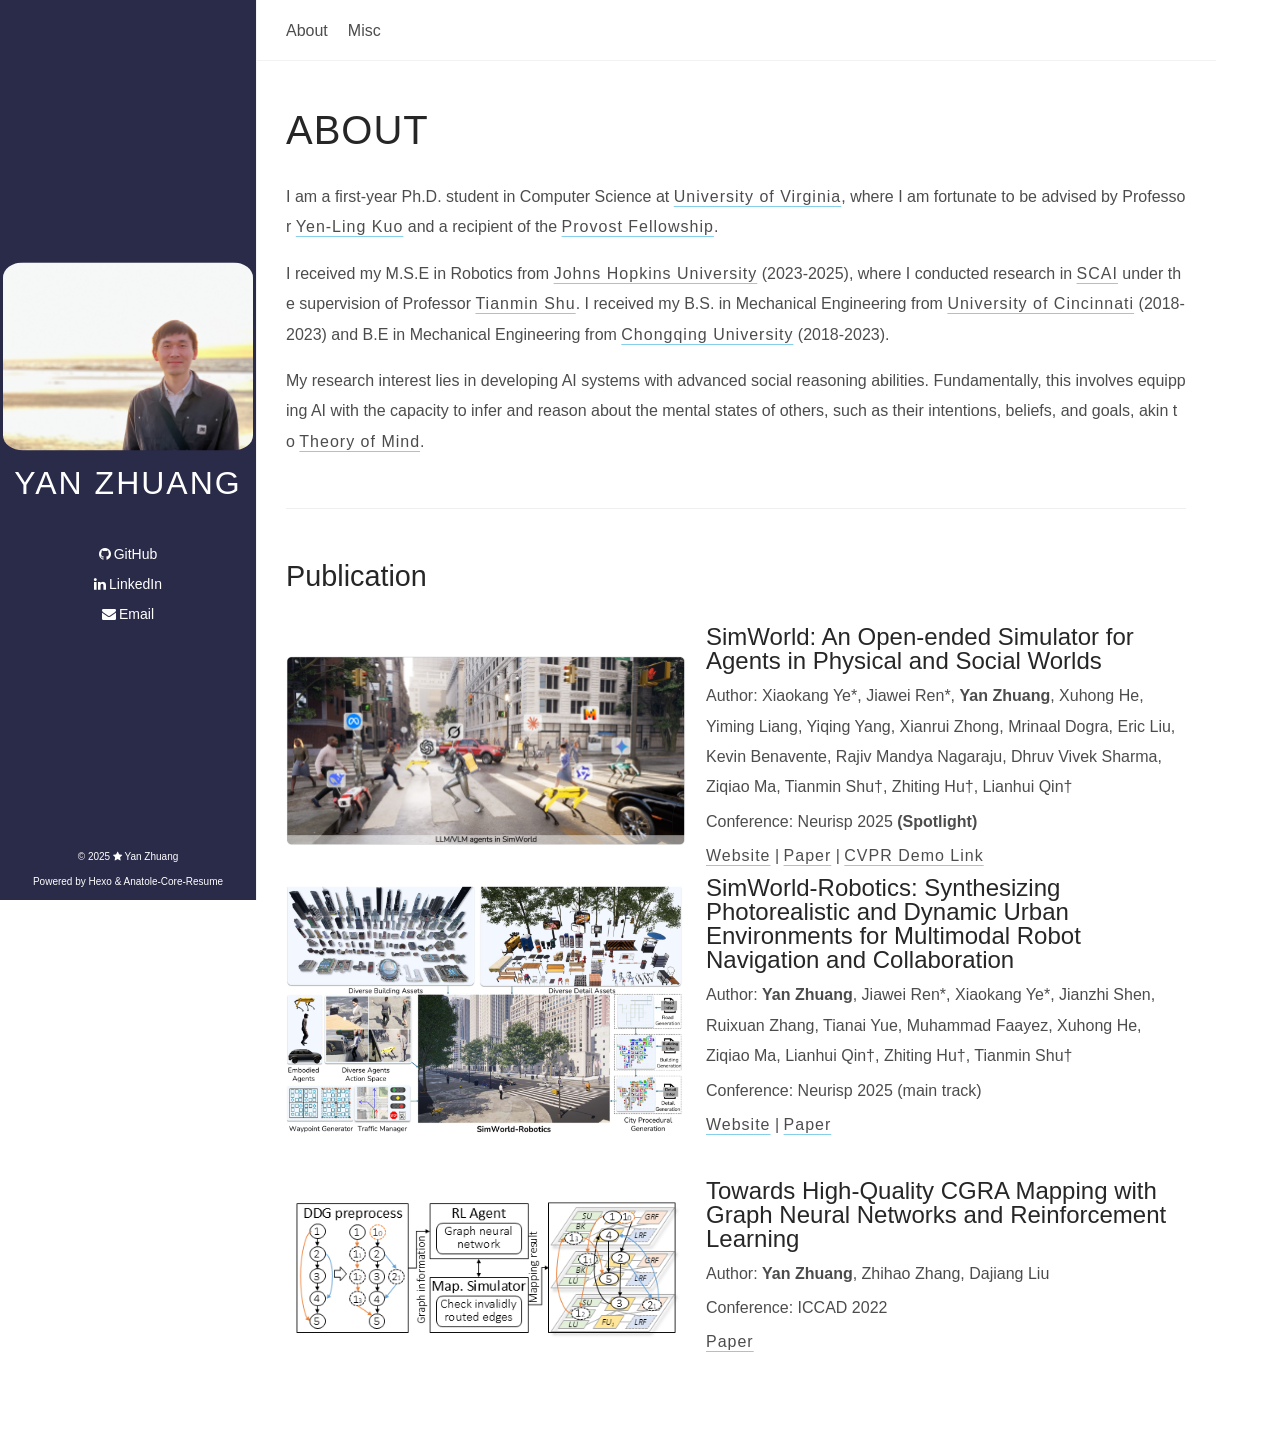
==== commit 88b84d54: "fix the structure and add SimWorld paper" ====
--- a/index.html
+++ b/index.html
@@ -1,4 +1,4 @@
-<!DOCTYPE html><html lang="en-us"><head><meta charset="utf-8"><meta name="X-UA-Compatible" content="IE=edge"><meta name="author" content="Yan Zhuang"><title>About | Yan Zhuang</title><meta name="description" content="A Resume Page Powered By Hexo"><meta name="keywords"><link rel="icon" href="images/favicon.ico"><meta content="width=device-width, initial-scale=1.0, maximum-scale=1.0, user-scalable=0" name="viewport"><meta content="yes" name="apple-mobile-web-app-capable"><meta content="black" name="apple-mobile-web-app-status-bar-style"><meta content="telephone=no" name="format-detection"><meta name="renderer" content="webkit"><link rel="stylesheet" href="/css/style.css"><link rel="stylesheet" href="/css/blog_basic.css"><link rel="stylesheet" href="/css/font-awesome.min.css"><link rel="stylesheet" href="/css/custom.css"><link rel="alternate" type="application/atom+xml" title="ATOM 1.0" href="/atom.xml"><script src="/js/jquery.js"></script><meta name="generator" content="Hexo 7.3.0"></head><body><div class="page-top animated fadeInDown"><div class="nav"><li><a href="/about/">About</a></li><li><a href="/misc/">Misc</a></li></div><div class="information"><div class="back_btn"><li><a class="fa fa-chevron-left" onclick="window.history.go(-1)" style="display:none;"> </a></li></div></div></div><div class="sidebar animated fadeInDown"><div class="side-content"><div class="logo-title"><div class="title"><img src="/images/Yan.jpg" style="width: 250px; border-radius: 8%;"><h3 title=""><a href="/">Yan Zhuang</a></h3></div></div><ul class="social-links"><li><a target="_blank" rel="noopener" href="https://github.com/yanzhuang12"><i class="fa fa-github"></i>GitHub</a></li><li><a target="_blank" rel="noopener" href="https://www.linkedin.com/in/zhuangyan-000843258"><i class="fa fa-linkedin"></i>LinkedIn</a></li><li><a href="mailto:yanzhuang2024@gmail.com"><i class="fa fa-envelope"></i>Email</a></li></ul></div><div class="footer"><div class="p"> <span>© 2025 </span><i class="fa fa-star"></i><span> Yan Zhuang</span></div><div class="by_farbox"><span>Powered by </span><a href="https://hexo.io/zh-cn/" target="_blank">Hexo </a><span> & </span><a href="https://github.com/Cytrogen/hexo-theme-Anatole-Core-Resume" target="_blank">Anatole-Core-Resume</a></div></div></div><div class="content" style="display:none;"><script>//- 如果是移动端，则设置content的margin-top为sidebar的高度
+<!DOCTYPE html><html lang="en-us"><head><meta charset="utf-8"><meta name="X-UA-Compatible" content="IE=edge"><meta name="author" content="Yan Zhuang"><title>About | Yan Zhuang</title><meta name="description" content="A Resume Page Powered By Hexo"><meta name="keywords"><link rel="icon" href="images/favicon.ico"><meta content="width=device-width, initial-scale=1.0, maximum-scale=1.0, user-scalable=0" name="viewport"><meta content="yes" name="apple-mobile-web-app-capable"><meta content="black" name="apple-mobile-web-app-status-bar-style"><meta content="telephone=no" name="format-detection"><meta name="renderer" content="webkit"><link rel="stylesheet" href="/css/style.css"><link rel="stylesheet" href="/css/blog_basic.css"><link rel="stylesheet" href="/css/font-awesome.min.css"><link rel="stylesheet" href="/css/custom.css"><link rel="alternate" type="application/atom+xml" title="ATOM 1.0" href="/atom.xml"><script src="/js/jquery.js"></script><meta name="generator" content="Hexo 7.3.0"></head><body><div class="page-top animated fadeInDown"><div class="nav"><li><a href="/about/">About</a></li><li><a href="/misc/">Misc</a></li></div><div class="information"><div class="back_btn"><li><a class="fa fa-chevron-left" onclick="window.history.go(-1)" style="display:none;"> </a></li></div></div></div><div class="sidebar animated fadeInDown"><div class="side-content"><div class="logo-title"><div class="title"><img src="/images/Selfie.jpg" style="width: 250px; border-radius: 8%;"><h3 title=""><a href="/">Yan Zhuang</a></h3></div></div><ul class="social-links"><li><a target="_blank" rel="noopener" href="https://github.com/yanzhuang12"><i class="fa fa-github"></i>GitHub</a></li><li><a target="_blank" rel="noopener" href="https://www.linkedin.com/in/zhuangyan-000843258"><i class="fa fa-linkedin"></i>LinkedIn</a></li><li><a href="mailto:yanzhuang2024@gmail.com"><i class="fa fa-envelope"></i>Email</a></li></ul></div><div class="footer"><div class="p"> <span>© 2025 </span><i class="fa fa-star"></i><span> Yan Zhuang</span></div><div class="by_farbox"><span>Powered by </span><a href="https://hexo.io/zh-cn/" target="_blank">Hexo </a><span> & </span><a href="https://github.com/Cytrogen/hexo-theme-Anatole-Core-Resume" target="_blank">Anatole-Core-Resume</a></div></div></div><div class="content" style="display:none;"><script>//- 如果是移动端，则设置content的margin-top为sidebar的高度
 //- If it is a mobile terminal, set the margin-top of content to the height of sidebar
 window.onload = function() {
 	if (window.matchMedia("(max-width: 960px)").matches) {
@@ -30,14 +30,25 @@
 <hr>
 <h3 id="Publication"><a href="#Publication" class="headerlink" title="Publication"></a>Publication</h3><div style="display: flex; justify-content: space-between; align-items: flex-start; gap: 20px;">
     <div style="flex: 0 0 auto; margin-top: 0;">
-        <img src="/images/simworld_illustration.png" width="400px" style="max-width: 100%; display: block; margin: 0;">
+        <img src="/images/simworld_illustration_2.png?v=2" width="400px" style="max-width: 100%; display: block; margin: 0;">
     </div>
     <div style="flex: 1; margin-top: 0;">
-        <h4 style="margin-top: 0; margin-bottom: 8px;">SimWorld: A World Simulator for Scaling Photorealistic Multi-Agent Interactions</h4>
-        <p style="margin: 4px 0;">Author: <strong>Yan Zhuang*</strong>, Jiawei Ren*, Xiaokang Ye*, Xuhong He, Zijun Gao, Ryan Wu, Mrinaal Dogra, Cassie Zhang, Kai Kim, Bertt Wolfinger, Ziqiao Ma, Tianmin Shu, Zhiting Hu, Lianhui Qin</p>
-        <p style="margin: 4px 0;">Conference: CVPR 2025 (demo)</p>
-        <p style="margin: 4px 0;"><a target="_blank" rel="noopener" href="https://simworld-cvpr2025.maitrix.org/">Homepage</a> | <a target="_blank" rel="noopener" href="https://github.com/maitrix-org/SimWorld">GitHub</a></p>
-        <p style="margin: 4px 0;">A new simulator designed to overcome the limitations of realism, scalability, and versatility in current urban simulators.</p>
+        <h4 style="margin-top: 0; margin-bottom: 8px;">SimWorld: An Open-ended Simulator for Agents in Physical and Social Worlds</h4>
+        <p style="margin: 4px 0;">Author: Xiaokang Ye*, Jiawei Ren*, <strong>Yan Zhuang</strong>, Xuhong He, Yiming Liang, Yiqing Yang, Xianrui Zhong, Mrinaal Dogra, Eric Liu, Kevin Benavente, Rajiv Mandya Nagaraju, Dhruv Vivek Sharma, Ziqiao Ma, Tianmin Shu†, Zhiting Hu†, Lianhui Qin†</p>
+        <p style="margin: 4px 0;">Conference: Neurisp 2025 <strong>(Spotlight)</strong></p>
+        <p style="margin: 4px 0;"><a target="_blank" rel="noopener" href="https://simworld.org">Website</a> | <a target="_blank" rel="noopener" href="https://www.arxiv.org/abs/2512.01078">Paper</a> | <a target="_blank" rel="noopener" href="https://cvpr.thecvf.com/virtual/2025/demonstration/35934">CVPR Demo Link</a> </p>
+    </div>
+</div>
+
+<div style="display: flex; justify-content: space-between; align-items: flex-start; gap: 20px;">
+    <div style="flex: 0 0 auto; margin-top: 0;">
+        <img src="/images/SimWorld_Robotics.png" width="400px" style="max-width: 100%; display: block; margin: 0;">
+    </div>
+    <div style="flex: 1; margin-top: 0;">
+        <h4 style="margin-top: 0; margin-bottom: 8px;">SimWorld-Robotics: Synthesizing Photorealistic and Dynamic Urban Environments for Multimodal Robot Navigation and Collaboration</h4>
+        <p style="margin: 4px 0;">Author: <strong>Yan Zhuang</strong>, Jiawei Ren*, Xiaokang Ye*, Jianzhi Shen, Ruixuan Zhang, Tianai Yue, Muhammad Faayez, Xuhong He, Ziqiao Ma, Lianhui Qin†, Zhiting Hu†, Tianmin Shu†</p>
+        <p style="margin: 4px 0;">Conference: Neurisp 2025 (main track)</p>
+        <p style="margin: 4px 0;"><a target="_blank" rel="noopener" href="https://scai.cs.jhu.edu/projects/SimWorldRobotics/">Website</a> | <a target="_blank" rel="noopener" href="/papers/SimWorld_Robotics.pdf">Paper</a> </p>
     </div>
 </div>
 
@@ -50,7 +61,6 @@
         <p style="margin: 4px 0;">Author: <strong>Yan Zhuang</strong>, Zhihao Zhang, Dajiang Liu</p>
         <p style="margin: 4px 0;">Conference: ICCAD 2022</p>
         <p style="margin: 4px 0;"><a target="_blank" rel="noopener" href="https://ieeexplore.ieee.org/document/10069423">Paper</a> </p>
-        <p style="margin: 4px 0;">A GNN-RL based approach that improves CGRA mapping by jointly considering placement and routing.</p>
     </div>
 </div>
 </div><div class="post-footer"><div class="meta"><div class="info"></div></div></div></div></div><script src="/js/jquery-migrate-1.2.1.min.js"></script><script src="/js/jquery.appear.js"></script><script src="/js/add-bookmark.js"></script></body></html>
--- a/css/custom.css
+++ b/css/custom.css
@@ -1,10 +1,15 @@
 /* 自定义字体大小设置 */
 body {
     font-size: 16px !important; /* 从15px增加到16px */
+    font-weight: 300 !important; /* 从600减少到300，让字体更轻 */
+    color: rgba(0, 0, 0, 0.7) !important; /* 从50%改为70%透明度，让文字更黑一些 */
+    font-family: 'Roboto', 'Segoe UI', 'Helvetica Neue', Arial, sans-serif !important; /* 移除 'Arial Black'，因为它本身就是加粗字体 */
 }
 
 p {
     font-size: 16px !important; /* 从15px增加到16px */
+    font-weight: 300 !important; /* 段落文字更轻 */
+    color: rgba(0, 0, 0, 0.7) !important; /* 段落文字颜色更黑一些 */
 }
 
 /* 标题字体大小调整 */
@@ -36,16 +41,61 @@
 .post-content {
     font-size: 16px !important;
     line-height: 1.8em !important;
+    font-weight: 300 !important; /* 文章内容字体更轻 */
+    color: rgba(0, 0, 0, 0.7) !important; /* 文章内容文字颜色更黑一些 */
+}
+
+/* 文章内容中的段落和文字 */
+.post-content p,
+.post-content div,
+.post-content span,
+.post-content li {
+    font-weight: 300 !important; /* 内容文字更轻 */
+    color: rgba(0, 0, 0, 0.7) !important; /* 确保内容文字更黑一些 */
 }
 
 /* 侧边栏字体大小 */
 .sidebar {
     font-size: 16px !important;
+    font-weight: 300 !important; /* 侧边栏字体更轻 */
+    color: #fff !important; /* 侧边栏所有文字都是白色 */
+}
+
+/* 侧边栏所有文字元素都设为白色 */
+.sidebar * {
+    color: #fff !important;
+}
+
+/* 侧边栏标题和链接 */
+.sidebar .logo-title .title h3,
+.sidebar .logo-title .title a {
+    color: #fff !important; /* 侧边栏标题白色 */
+}
+
+.sidebar .social-links li,
+.sidebar .social-links a {
+    color: #fff !important; /* 侧边栏链接白色 */
+}
+
+.sidebar .social-links a:hover {
+    color: #4786D6 !important; /* 悬停时保持蓝色 */
+}
+
+/* 侧边栏页脚文字 */
+.sidebar .footer,
+.sidebar .footer *,
+.sidebar .footer a {
+    color: #fff !important; /* 页脚文字白色 */
+}
+
+.sidebar .footer a:hover {
+    color: #4786D6 !important; /* 页脚链接悬停时蓝色 */
 }
 
 /* 导航栏字体大小 */
 .nav {
     font-size: 16px !important;
+    font-weight: 300 !important; /* 导航栏字体更轻 */
 }
 
 /* 内容区域中的超链接样式 - 文字颜色不变，只改变下划线颜色 */
@@ -80,15 +130,15 @@
 }
 
 .content {
-    width: 55% !important; /* 内容区域占70% */
+    width: 75% !important; /* 内容区域增加到75%，给更多空间 */
     margin-left: 20% !important; /* 左边距等于侧边栏宽度 */
-    margin-right: 25% !important; /* 右边距10%，在右边留空白 */
+    margin-right: 5% !important; /* 右边距减少到5%，给内容更多空间 */
 }
 
 .page-top {
-    width: 55% !important; /* 与内容区域保持一致 */
+    width: 75% !important; /* 与内容区域保持一致 */
     margin-left: 20% !important; /* 左边距等于侧边栏宽度 */
-    margin-right: 25% !important; /* 右边距10%，在右边留空白 */
+    margin-right: 5% !important; /* 右边距减少到5%，给内容更多空间 */
 }
 
 /* 移除分页器的底部边框 */
@@ -106,15 +156,59 @@
     border-bottom: none !important;
 }
 
-/* 为论文块设置固定高度并居中 */
+/* 为论文块设置固定高度并居中 - 统一所有间距 */
+.post-content h3#Publication {
+    margin-bottom: 60px !important; /* Publication标题与第一个paper之间的间距 */
+    margin-top: 0 !important;
+}
+
+/* 所有paper块统一设置 - 强制重置所有margin */
 .post-content div[style*="display: flex"] {
-    margin-bottom: 40px !important; /* 论文块之间的间距 */
+    margin: 0 0 60px 0 !important; /* 统一设置：上右下左，底部间距60px */
     height: 200px !important; /* 设置固定高度 */
     display: flex !important; /* 确保flex布局 */
     align-items: center !important; /* 垂直居中 */
-    justify-content: center !important; /* 水平居中 */
-}
-
-.post-content div[style*="display: flex"]:last-child {
-    margin-bottom: 0 !important; /* 最后一个论文块不需要底部间距 */
-}
+}
+
+/* 最后一个paper块不需要底部间距 */
+.post-content div[style*="display: flex"]:last-of-type {
+    margin-bottom: 0 !important;
+}
+
+/* 字体粗细调整 - 让整体字体更轻更浅 */
+body, p, div, span, li, a, td, th {
+    font-weight: 300 !important; /* 文本内容更轻（300是light） */
+    color: rgba(0, 0, 0, 0.7) !important; /* 文字颜色更黑一些 */
+    font-family: 'Roboto', 'Segoe UI', 'Helvetica Neue', Arial, sans-serif !important; /* 移除 'Arial Black' */
+}
+
+/* 确保所有内容区域也使用正确的字体 */
+.content, .post, .post-content {
+    font-family: 'Roboto', 'Segoe UI', 'Helvetica Neue', Arial, sans-serif !important; /* 移除 'Arial Black' */
+}
+
+/* 标题保持适当的粗细（但比之前更轻） */
+h1, h2, h3, h4, h5, h6 {
+    font-weight: 500 !important; /* 标题从600改为500，更轻一些 */
+    color: rgba(0, 0, 0, 0.85) !important; /* 标题颜色更黑一些 */
+}
+
+/* 文章标题（About, Publication等）更黑 */
+.post .post-title h1,
+.post .post-title h2,
+.post .post-title h3 {
+    color: rgba(0, 0, 0, 0.85) !important; /* 文章标题更黑 */
+}
+
+/* 侧边栏标题和链接的字体粗细已在上面设置 */
+
+/* 导航栏链接 */
+.nav a {
+    font-weight: 300 !important; /* 导航栏链接更轻 */
+    color: rgba(0, 0, 0, 0.7) !important; /* 导航栏链接颜色更黑一些 */
+}
+
+/* 确保图标字体不受影响 */
+.fa, [class*="fa-"] {
+    font-weight: normal !important; /* 图标字体保持正常 */
+}
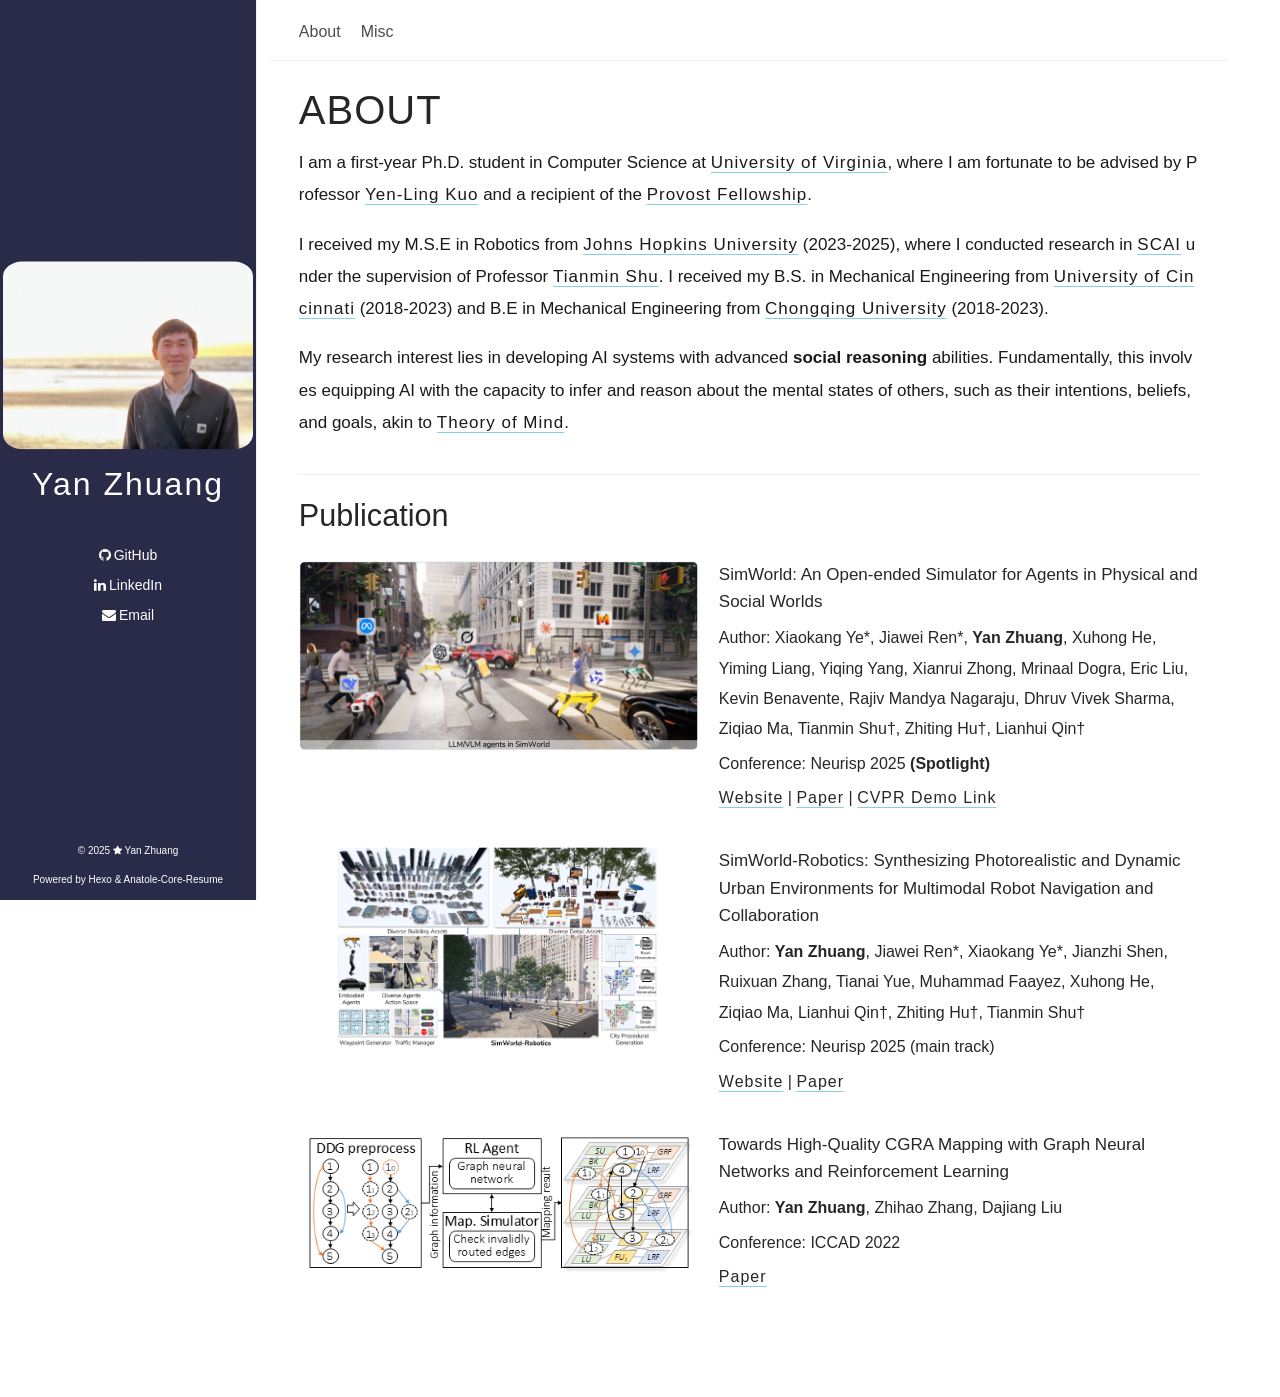
==== commit 06be1d12: "update styles" ====
--- a/index.html
+++ b/index.html
@@ -26,41 +26,40 @@
 }
 </script><div class="post animated fadeInDown" id="About"><div class="post-title"><h1><a>About</a></h1></div><div class="post-content"><p>I am a first-year Ph.D. student in Computer Science at <a target="_blank" rel="noopener" href="https://www.virginia.edu/">University of Virginia</a>, where I am fortunate to be advised by Professor <a target="_blank" rel="noopener" href="https://yenlingkuo.com/">Yen-Ling Kuo</a> and a recipient of the <a target="_blank" rel="noopener" href="https://education.virginia.edu/admission/fellowships-scholarships-awards/uva-presidential-and-provosts-fellowships">Provost Fellowship</a>.</p>
 <p>I received my M.S.E in Robotics from <a target="_blank" rel="noopener" href="https://www.jhu.edu/">Johns Hopkins University</a> (2023-2025), where I conducted research in <a target="_blank" rel="noopener" href="https://scai.cs.jhu.edu/">SCAI</a> under the supervision of Professor <a target="_blank" rel="noopener" href="https://www.tshu.io/">Tianmin Shu</a>. I received my B.S. in Mechanical Engineering from <a target="_blank" rel="noopener" href="https://www.uc.edu/">University of Cincinnati</a> (2018-2023) and B.E in Mechanical Engineering from <a target="_blank" rel="noopener" href="https://www.cqu.edu.cn/">Chongqing University</a> (2018-2023).  </p>
-<p>My research interest lies in developing AI systems with advanced social reasoning abilities. Fundamentally, this involves equipping AI with the capacity to infer and reason about the mental states of others, such as their intentions, beliefs, and goals, akin to <a target="_blank" rel="noopener" href="https://www.youtube.com/watch?v=sH2vTWfMQJ0">Theory of Mind</a>. </p>
+<p>My research interest lies in developing AI systems with advanced <strong>social reasoning</strong> abilities. Fundamentally, this involves equipping AI with the capacity to infer and reason about the mental states of others, such as their intentions, beliefs, and goals, akin to <a target="_blank" rel="noopener" href="https://www.youtube.com/watch?v=sH2vTWfMQJ0">Theory of Mind</a>. </p>
 <hr>
-<h3 id="Publication"><a href="#Publication" class="headerlink" title="Publication"></a>Publication</h3><div style="display: flex; justify-content: space-between; align-items: flex-start; gap: 20px;">
-    <div style="flex: 0 0 auto; margin-top: 0;">
-        <img src="/images/simworld_illustration_2.png?v=2" width="400px" style="max-width: 100%; display: block; margin: 0;">
+<h3 id="Publication"><a href="#Publication" class="headerlink" title="Publication"></a>Publication</h3>
+<div class="paper-block">
+    <div class="paper-image">
+        <img src="/images/simworld_illustration_2.png?v=2" width="400px" alt="SimWorld illustration">
     </div>
-    <div style="flex: 1; margin-top: 0;">
-        <h4 style="margin-top: 0; margin-bottom: 8px;">SimWorld: An Open-ended Simulator for Agents in Physical and Social Worlds</h4>
-        <p style="margin: 4px 0;">Author: Xiaokang Ye*, Jiawei Ren*, <strong>Yan Zhuang</strong>, Xuhong He, Yiming Liang, Yiqing Yang, Xianrui Zhong, Mrinaal Dogra, Eric Liu, Kevin Benavente, Rajiv Mandya Nagaraju, Dhruv Vivek Sharma, Ziqiao Ma, Tianmin Shu†, Zhiting Hu†, Lianhui Qin†</p>
-        <p style="margin: 4px 0;">Conference: Neurisp 2025 <strong>(Spotlight)</strong></p>
-        <p style="margin: 4px 0;"><a target="_blank" rel="noopener" href="https://simworld.org">Website</a> | <a target="_blank" rel="noopener" href="https://www.arxiv.org/abs/2512.01078">Paper</a> | <a target="_blank" rel="noopener" href="https://cvpr.thecvf.com/virtual/2025/demonstration/35934">CVPR Demo Link</a> </p>
+    <div class="paper-content">
+        <h4>SimWorld: An Open-ended Simulator for Agents in Physical and Social Worlds</h4>
+        <p>Author: Xiaokang Ye*, Jiawei Ren*, <strong>Yan Zhuang</strong>, Xuhong He, Yiming Liang, Yiqing Yang, Xianrui Zhong, Mrinaal Dogra, Eric Liu, Kevin Benavente, Rajiv Mandya Nagaraju, Dhruv Vivek Sharma, Ziqiao Ma, Tianmin Shu†, Zhiting Hu†, Lianhui Qin†</p>
+        <p>Conference: Neurisp 2025 <strong>(Spotlight)</strong></p>
+        <p><a target="_blank" rel="noopener" href="https://simworld.org">Website</a> | <a target="_blank" rel="noopener" href="https://www.arxiv.org/abs/2512.01078">Paper</a> | <a target="_blank" rel="noopener" href="https://cvpr.thecvf.com/virtual/2025/demonstration/35934">CVPR Demo Link</a> </p>
     </div>
 </div>
-
-<div style="display: flex; justify-content: space-between; align-items: flex-start; gap: 20px;">
-    <div style="flex: 0 0 auto; margin-top: 0;">
-        <img src="/images/SimWorld_Robotics.png" width="400px" style="max-width: 100%; display: block; margin: 0;">
+<div class="paper-block">
+    <div class="paper-image">
+        <img src="/images/SimWorld_Robotics.png" width="400px" height="200px" alt="SimWorld Robotics illustration">
     </div>
-    <div style="flex: 1; margin-top: 0;">
-        <h4 style="margin-top: 0; margin-bottom: 8px;">SimWorld-Robotics: Synthesizing Photorealistic and Dynamic Urban Environments for Multimodal Robot Navigation and Collaboration</h4>
-        <p style="margin: 4px 0;">Author: <strong>Yan Zhuang</strong>, Jiawei Ren*, Xiaokang Ye*, Jianzhi Shen, Ruixuan Zhang, Tianai Yue, Muhammad Faayez, Xuhong He, Ziqiao Ma, Lianhui Qin†, Zhiting Hu†, Tianmin Shu†</p>
-        <p style="margin: 4px 0;">Conference: Neurisp 2025 (main track)</p>
-        <p style="margin: 4px 0;"><a target="_blank" rel="noopener" href="https://scai.cs.jhu.edu/projects/SimWorldRobotics/">Website</a> | <a target="_blank" rel="noopener" href="/papers/SimWorld_Robotics.pdf">Paper</a> </p>
+    <div class="paper-content">
+        <h4>SimWorld-Robotics: Synthesizing Photorealistic and Dynamic Urban Environments for Multimodal Robot Navigation and Collaboration</h4>
+        <p>Author: <strong>Yan Zhuang</strong>, Jiawei Ren*, Xiaokang Ye*, Jianzhi Shen, Ruixuan Zhang, Tianai Yue, Muhammad Faayez, Xuhong He, Ziqiao Ma, Lianhui Qin†, Zhiting Hu†, Tianmin Shu†</p>
+        <p>Conference: Neurisp 2025 (main track)</p>
+        <p><a target="_blank" rel="noopener" href="https://scai.cs.jhu.edu/projects/SimWorldRobotics/">Website</a> | <a target="_blank" rel="noopener" href="/papers/SimWorld_Robotics.pdf">Paper</a> </p>
     </div>
 </div>
-
-<div style="display: flex; justify-content: space-between; align-items: flex-start; gap: 20px;">
-    <div style="flex: 0 0 auto; margin-top: 0;">
-        <img src="/images/CGRA_illustration.png" width="400px" style="max-width: 100%; display: block; margin: 0;">
+<div class="paper-block">
+    <div class="paper-image">
+        <img src="/images/CGRA_illustration.png" width="400px" alt="CGRA illustration">
     </div>
-    <div style="flex: 1; margin-top: 0;">
-        <h4 style="margin-top: 0; margin-bottom: 8px;">Towards High-Quality CGRA Mapping with Graph Neural Networks and Reinforcement Learning</h4>
-        <p style="margin: 4px 0;">Author: <strong>Yan Zhuang</strong>, Zhihao Zhang, Dajiang Liu</p>
-        <p style="margin: 4px 0;">Conference: ICCAD 2022</p>
-        <p style="margin: 4px 0;"><a target="_blank" rel="noopener" href="https://ieeexplore.ieee.org/document/10069423">Paper</a> </p>
+    <div class="paper-content">
+        <h4>Towards High-Quality CGRA Mapping with Graph Neural Networks and Reinforcement Learning</h4>
+        <p>Author: <strong>Yan Zhuang</strong>, Zhihao Zhang, Dajiang Liu</p>
+        <p>Conference: ICCAD 2022</p>
+        <p><a target="_blank" rel="noopener" href="https://ieeexplore.ieee.org/document/10069423">Paper</a> </p>
     </div>
 </div>
 </div><div class="post-footer"><div class="meta"><div class="info"></div></div></div></div></div><script src="/js/jquery-migrate-1.2.1.min.js"></script><script src="/js/jquery.appear.js"></script><script src="/js/add-bookmark.js"></script></body></html>
--- a/css/style.css
+++ b/css/style.css
@@ -309,6 +309,45 @@
   font-size: 15px;
 }
 
+/* Paper block styles */
+.post .post-content .paper-block {
+  display: flex;
+  justify-content: space-between;
+  align-items: flex-start;
+  gap: 20px;
+  margin: 0 0 30px 0;
+}
+
+.post .post-content .paper-block .paper-image {
+  flex: 0 0 auto;
+  margin-top: 0;
+}
+
+.post .post-content .paper-block .paper-image img {
+  max-width: 100%;
+  display: block;
+  margin: 0;
+}
+
+.post .post-content .paper-block .paper-image img[src*="SimWorld_Robotics"] {
+  max-height: 200px;
+  object-fit: contain;
+}
+
+.post .post-content .paper-block .paper-content {
+  flex: 1;
+  margin-top: 0;
+}
+
+.post .post-content .paper-block .paper-content h4 {
+  margin-top: 0;
+  margin-bottom: 8px;
+}
+
+.post .post-content .paper-block .paper-content p {
+  margin: 4px 0;
+}
+
 .post .post-footer {
   padding: 0 0 30px 0;
   border-bottom: 1px solid #f2f2f2;
--- a/css/custom.css
+++ b/css/custom.css
@@ -1,15 +1,15 @@
 /* 自定义字体大小设置 */
 body {
-    font-size: 16px !important; /* 从15px增加到16px */
-    font-weight: 300 !important; /* 从600减少到300，让字体更轻 */
-    color: rgba(0, 0, 0, 0.7) !important; /* 从50%改为70%透明度，让文字更黑一些 */
-    font-family: 'Roboto', 'Segoe UI', 'Helvetica Neue', Arial, sans-serif !important; /* 移除 'Arial Black'，因为它本身就是加粗字体 */
+    font-size: 18px !important; /* 从16px增加到18px，字体更大 */
+    font-weight: 400 !important; /* 从300增加到400，字体更粗 */
+    color: rgba(0, 0, 0, 0.85) !important; /* 从0.7增加到0.85，颜色更深更粗 */
+    font-family: 'Roboto', 'Segoe UI', 'Helvetica Neue', Arial, sans-serif !important;
 }
 
 p {
-    font-size: 16px !important; /* 从15px增加到16px */
-    font-weight: 300 !important; /* 段落文字更轻 */
-    color: rgba(0, 0, 0, 0.7) !important; /* 段落文字颜色更黑一些 */
+    font-size: 18px !important; /* 从16px增加到18px，字体更大 */
+    font-weight: 400 !important; /* 从300增加到400，字体更粗 */
+    color: rgba(0, 0, 0, 0.85) !important; /* 从0.7增加到0.85，颜色更深更粗 */
 }
 
 /* 标题字体大小调整 */
@@ -25,6 +25,12 @@
     font-size: 1.8em !important;
 }
 
+/* Publication 标题的上下间距设置 - 特殊处理 */
+.post-content h3#Publication {
+    margin-top: -30px !important; /* 顶部间距，负值可以减小间距 */
+    margin-bottom: 30px !important; /* 底部间距 */
+}
+
 h4 {
     font-size: 1.5em !important;
 }
@@ -39,19 +45,28 @@
 
 /* 文章内容字体大小 */
 .post-content {
-    font-size: 16px !important;
+    font-size: 17px !important; /* 从18px减小到17px，稍微小一点 */
     line-height: 1.8em !important;
-    font-weight: 300 !important; /* 文章内容字体更轻 */
-    color: rgba(0, 0, 0, 0.7) !important; /* 文章内容文字颜色更黑一些 */
-}
-
-/* 文章内容中的段落和文字 */
-.post-content p,
-.post-content div,
-.post-content span,
-.post-content li {
-    font-weight: 300 !important; /* 内容文字更轻 */
-    color: rgba(0, 0, 0, 0.7) !important; /* 确保内容文字更黑一些 */
+    font-weight: 400 !important; /* 从300增加到400，字体更粗 */
+    color: rgba(0, 0, 0, 0.9) !important; /* 从0.7增加到0.85，颜色更深更粗 */
+}
+
+/* 文章内容中的段落和文字（About部分的body文字） */
+.post-content > p { 
+    font-size: 17px !important; /* 稍微小一点，从18px减小到17px */
+    font-weight: 400 !important; /* 从300增加到400，字体更粗 */
+    color: rgba(0, 0, 0, 0.9) !important; /* 从0.7增加到0.85，颜色更深更粗 */
+    margin-bottom: 0 !important; /* 减小段落之间的间距 */
+}
+
+/* About部分最后一个段落（body文本结束）的底部间距 */
+.post-content > p:last-of-type {
+    margin-bottom: -20px !important; /* 减小body文本结束后的底部间距 */
+}
+
+/* 确保Publication部分的字体大小不受影响 */
+.post-content .paper-block .paper-content p {
+    font-size: 16px !important; /* Publication部分保持16px */
 }
 
 /* 侧边栏字体大小 */
@@ -70,6 +85,7 @@
 .sidebar .logo-title .title h3,
 .sidebar .logo-title .title a {
     color: #fff !important; /* 侧边栏标题白色 */
+    text-transform: none !important; /* 移除大写转换，保持原始大小写 */
 }
 
 .sidebar .social-links li,
@@ -104,6 +120,7 @@
     text-underline-offset: 4px !important; /* 下划线距离文字3px */
     text-decoration-color: #87CEEB !important; /* 下划线浅蓝色 */
     color: inherit !important; /* 文字颜色保持原来的颜色 */
+    font-size: inherit !important; /* 继承父元素的字体大小，确保统一 */
 }
 
 .content a:hover {
@@ -111,6 +128,17 @@
     text-underline-offset: 4px !important; /* 悬停时保持下划线距离 */
     text-decoration-color: #4169E1 !important; /* 悬停时下划线深蓝色 */
     color: inherit !important; /* 文字颜色保持原来的颜色 */
+    font-size: inherit !important; /* 继承父元素的字体大小，确保统一 */
+}
+
+/* About部分的链接字体大小统一 */
+.post-content > p a {
+    font-size: 17px !important; /* 与About部分的段落文字大小一致 */
+}
+
+/* Publication部分的链接字体大小统一 */
+.post-content .paper-block .paper-content a {
+    font-size: 16px !important; /* 与Publication部分的文字大小一致 */
 }
 
 /* 排除标题链接的下划线 */
@@ -130,15 +158,15 @@
 }
 
 .content {
-    width: 75% !important; /* 内容区域增加到75%，给更多空间 */
-    margin-left: 20% !important; /* 左边距等于侧边栏宽度 */
-    margin-right: 5% !important; /* 右边距减少到5%，给内容更多空间 */
+    width: 75% !important; /* 从75%减少到75%，为间距留出空间 */
+    margin-left: 21% !important; /* 从20%增加到21%，稍微增加左右区域之间的间距 */
+    margin-right: 4% !important; /* 保持5%的右边距 */
 }
 
 .page-top {
     width: 75% !important; /* 与内容区域保持一致 */
-    margin-left: 20% !important; /* 左边距等于侧边栏宽度 */
-    margin-right: 5% !important; /* 右边距减少到5%，给内容更多空间 */
+    margin-left: 21% !important; /* 从20%增加到21%，稍微增加左右区域之间的间距 */
+    margin-right: 4% !important; /* 保持5%的右边距 */
 }
 
 /* 移除分页器的底部边框 */
@@ -156,30 +184,40 @@
     border-bottom: none !important;
 }
 
-/* 为论文块设置固定高度并居中 - 统一所有间距 */
-.post-content h3#Publication {
-    margin-bottom: 60px !important; /* Publication标题与第一个paper之间的间距 */
-    margin-top: 0 !important;
-}
-
-/* 所有paper块统一设置 - 强制重置所有margin */
-.post-content div[style*="display: flex"] {
-    margin: 0 0 60px 0 !important; /* 统一设置：上右下左，底部间距60px */
-    height: 200px !important; /* 设置固定高度 */
-    display: flex !important; /* 确保flex布局 */
-    align-items: center !important; /* 垂直居中 */
-}
-
-/* 最后一个paper块不需要底部间距 */
-.post-content div[style*="display: flex"]:last-of-type {
-    margin-bottom: 0 !important;
-}
-
-/* 字体粗细调整 - 让整体字体更轻更浅 */
+/* 减小About和Publication区块的上下间距 */
+.post {
+    margin: 15px 30px !important; /* 从30px减小到15px，减小上下间距 */
+}
+
+.post .post-title h1 {
+    margin-top: 30px !important; /* 从50px减小到30px，减小顶部间距 */
+    margin-bottom: 10px !important; /* 减小底部间距 */
+}
+
+
+/* Publication section - 将所有字体变小 */
+.post-content .paper-block {
+    font-size: 16px !important; /* 将paper-block中所有字体变小 */
+}
+
+.post-content .paper-block .paper-content h4 {
+    font-size: 17px !important; /* 将paper标题字体变小 */
+    line-height: 1.6 !important; /* 增加paper标题的行间距 */
+}
+
+.post-content .paper-block .paper-content p {
+    font-size: 16px !important; /* 将段落字体变小 */
+}
+
+.post-content .paper-block .paper-content a {
+    font-size: 16px !important; /* 将链接字体变小 */
+}
+
+/* 字体粗细调整 - 让整体字体更粗更深 */
 body, p, div, span, li, a, td, th {
-    font-weight: 300 !important; /* 文本内容更轻（300是light） */
-    color: rgba(0, 0, 0, 0.7) !important; /* 文字颜色更黑一些 */
-    font-family: 'Roboto', 'Segoe UI', 'Helvetica Neue', Arial, sans-serif !important; /* 移除 'Arial Black' */
+    font-weight: 400 !important; /* 从300增加到400，字体更粗 */
+    color: rgba(0, 0, 0, 0.85) !important; /* 从0.7增加到0.85，颜色更深更粗 */
+    font-family: 'Roboto', 'Segoe UI', 'Helvetica Neue', Arial, sans-serif !important;
 }
 
 /* 确保所有内容区域也使用正确的字体 */
@@ -200,6 +238,12 @@
     color: rgba(0, 0, 0, 0.85) !important; /* 文章标题更黑 */
 }
 
+/* About 和 Publication 标题字体大小和粗细统一 */
+.post .post-title h1 {
+    font-size: 40px !important; /* 与Publication标题（h3）大小一致 */
+    font-weight: 700 !important; /* 加粗字体（bold），有效范围是100-900 */
+}
+
 /* 侧边栏标题和链接的字体粗细已在上面设置 */
 
 /* 导航栏链接 */
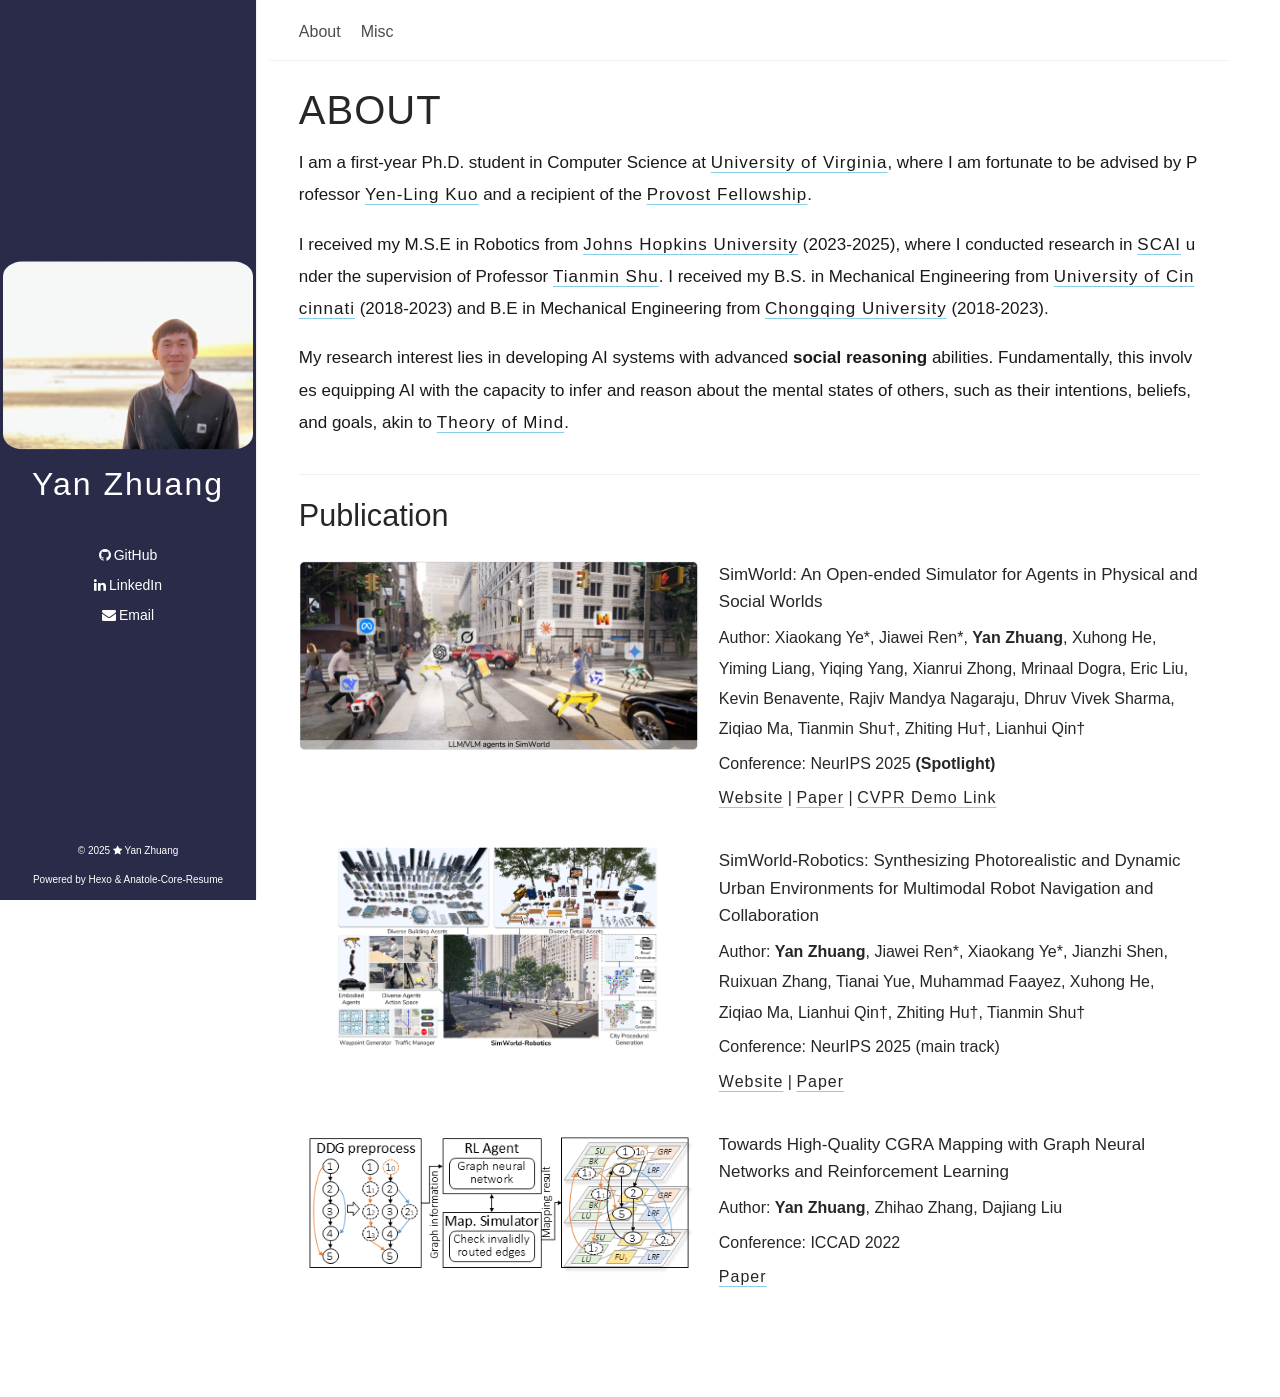
==== commit c35c3b31: "修正会议名称：Neurisp -> NeurIPS" ====
--- a/index.html
+++ b/index.html
@@ -36,7 +36,7 @@
     <div class="paper-content">
         <h4>SimWorld: An Open-ended Simulator for Agents in Physical and Social Worlds</h4>
         <p>Author: Xiaokang Ye*, Jiawei Ren*, <strong>Yan Zhuang</strong>, Xuhong He, Yiming Liang, Yiqing Yang, Xianrui Zhong, Mrinaal Dogra, Eric Liu, Kevin Benavente, Rajiv Mandya Nagaraju, Dhruv Vivek Sharma, Ziqiao Ma, Tianmin Shu†, Zhiting Hu†, Lianhui Qin†</p>
-        <p>Conference: Neurisp 2025 <strong>(Spotlight)</strong></p>
+        <p>Conference: NeurIPS 2025 <strong>(Spotlight)</strong></p>
         <p><a target="_blank" rel="noopener" href="https://simworld.org">Website</a> | <a target="_blank" rel="noopener" href="https://www.arxiv.org/abs/2512.01078">Paper</a> | <a target="_blank" rel="noopener" href="https://cvpr.thecvf.com/virtual/2025/demonstration/35934">CVPR Demo Link</a> </p>
     </div>
 </div>
@@ -47,7 +47,7 @@
     <div class="paper-content">
         <h4>SimWorld-Robotics: Synthesizing Photorealistic and Dynamic Urban Environments for Multimodal Robot Navigation and Collaboration</h4>
         <p>Author: <strong>Yan Zhuang</strong>, Jiawei Ren*, Xiaokang Ye*, Jianzhi Shen, Ruixuan Zhang, Tianai Yue, Muhammad Faayez, Xuhong He, Ziqiao Ma, Lianhui Qin†, Zhiting Hu†, Tianmin Shu†</p>
-        <p>Conference: Neurisp 2025 (main track)</p>
+        <p>Conference: NeurIPS 2025 (main track)</p>
         <p><a target="_blank" rel="noopener" href="https://scai.cs.jhu.edu/projects/SimWorldRobotics/">Website</a> | <a target="_blank" rel="noopener" href="/papers/SimWorld_Robotics.pdf">Paper</a> </p>
     </div>
 </div>
--- a/css/style.css
+++ b/css/style.css
@@ -729,18 +729,20 @@
     position: absolute;
     border-right: none;
     z-index: 1;
-    height: 100%;
+    height: auto;
+    min-height: 100%;
   }
   .sidebar .logo-title {
     margin-top: 60px;
   }
   .sidebar .logo-title .title img {
     width: 100px;
+    max-width: 100%;
+    height: auto;
   }
   .sidebar .logo-title .title h3 {
     font-size: 20px;
   }
-
 
   .page-top {
     width: 100%;
@@ -755,6 +757,8 @@
     z-index: 1;
     position: absolute;
     float: none;
+    margin-left: 0 !important;
+    margin-right: 0 !important;
   }
 
   .footer {
@@ -764,6 +768,23 @@
   .share {
     display: grid;
   }
+  
+  /* Paper block 响应式调整 */
+  .post .post-content .paper-block {
+    flex-direction: column;
+    align-items: center;
+  }
+  
+  .post .post-content .paper-block .paper-image {
+    width: 100%;
+    text-align: center;
+  }
+  
+  .post .post-content .paper-block .paper-image img {
+    max-width: 100%;
+    width: 100%;
+    height: auto;
+  }
 }
 
 /* MARKDOWN */
--- a/css/custom.css
+++ b/css/custom.css
@@ -256,3 +256,317 @@
 .fa, [class*="fa-"] {
     font-weight: normal !important; /* 图标字体保持正常 */
 }
+
+/* ============================================
+   响应式设计 - 移动端优化
+   ============================================ */
+
+/* 平板和中等屏幕 (768px - 960px) */
+@media screen and (max-width: 960px) {
+    /* 侧边栏图片自适应 */
+    .sidebar .logo-title .title img {
+        width: 150px !important;
+        max-width: 100%;
+    }
+    
+    /* 内容区域调整 */
+    .content {
+        margin-left: 0 !important;
+        margin-right: 0 !important;
+        width: 100% !important;
+        padding: 0 15px !important;
+    }
+    
+    .page-top {
+        width: 100% !important;
+        margin-left: 0 !important;
+        margin-right: 0 !important;
+    }
+    
+    /* Paper block 在小屏幕上垂直堆叠 */
+    .post-content .paper-block {
+        flex-direction: column !important;
+        gap: 15px !important;
+    }
+    
+    .post-content .paper-block .paper-image {
+        width: 100% !important;
+        text-align: center;
+    }
+    
+    .post-content .paper-block .paper-image img {
+        width: 100% !important;
+        max-width: 100% !important;
+        height: auto !important;
+    }
+    
+    /* 字体大小调整 */
+    body {
+        font-size: 16px !important;
+    }
+    
+    p {
+        font-size: 16px !important;
+    }
+    
+    .post-content {
+        font-size: 16px !important;
+    }
+    
+    .post-content > p {
+        font-size: 16px !important;
+    }
+    
+    .post .post-title h1 {
+        font-size: 32px !important;
+    }
+    
+    .post-content h3 {
+        font-size: 24px !important;
+    }
+    
+    .post-content .paper-block .paper-content h4 {
+        font-size: 18px !important;
+    }
+    
+    .post-content .paper-block .paper-content p {
+        font-size: 15px !important;
+    }
+    
+    .post-content .paper-block .paper-content a {
+        font-size: 15px !important;
+    }
+}
+
+/* 手机屏幕 (最大 768px) */
+@media screen and (max-width: 768px) {
+    /* 侧边栏图片更小 */
+    .sidebar .logo-title .title img {
+        width: 120px !important;
+    }
+    
+    .sidebar .logo-title .title h3 {
+        font-size: 18px !important;
+    }
+    
+    /* 内容区域内边距 */
+    .content {
+        padding: 0 10px !important;
+    }
+    
+    .post {
+        margin: 10px 15px !important;
+    }
+    
+    /* 字体进一步缩小 */
+    body {
+        font-size: 15px !important;
+    }
+    
+    p {
+        font-size: 15px !important;
+    }
+    
+    .post-content {
+        font-size: 15px !important;
+    }
+    
+    .post-content > p {
+        font-size: 15px !important;
+    }
+    
+    .post .post-title h1 {
+        font-size: 28px !important;
+        margin-top: 20px !important;
+    }
+    
+    .post-content h3 {
+        font-size: 22px !important;
+    }
+    
+    .post-content .paper-block .paper-content h4 {
+        font-size: 17px !important;
+        line-height: 1.4 !important;
+    }
+    
+    .post-content .paper-block .paper-content p {
+        font-size: 14px !important;
+    }
+    
+    .post-content .paper-block .paper-content a {
+        font-size: 14px !important;
+    }
+    
+    /* 导航栏调整 */
+    .page-top .nav {
+        padding: 18px 15px !important;
+        font-size: 13px !important;
+    }
+    
+    .page-top .nav li {
+        padding-right: 15px !important;
+    }
+    
+    /* Paper block 间距调整 */
+    .post-content .paper-block {
+        margin-bottom: 25px !important;
+        gap: 12px !important;
+    }
+}
+
+/* 小手机屏幕 (最大 480px) */
+@media screen and (max-width: 480px) {
+    /* 侧边栏图片更小 */
+    .sidebar .logo-title .title img {
+        width: 100px !important;
+    }
+    
+    .sidebar .logo-title .title h3 {
+        font-size: 16px !important;
+    }
+    
+    .sidebar .social-links {
+        font-size: 12px !important;
+    }
+    
+    .sidebar .social-links li {
+        padding: 0.4rem 1rem !important;
+    }
+    
+    /* 内容区域内边距更小 */
+    .content {
+        padding: 0 8px !important;
+    }
+    
+    .post {
+        margin: 8px 10px !important;
+    }
+    
+    /* 字体最小化 */
+    body {
+        font-size: 14px !important;
+    }
+    
+    p {
+        font-size: 14px !important;
+    }
+    
+    .post-content {
+        font-size: 14px !important;
+    }
+    
+    .post-content > p {
+        font-size: 14px !important;
+    }
+    
+    .post .post-title h1 {
+        font-size: 24px !important;
+        margin-top: 15px !important;
+        letter-spacing: 2px !important;
+    }
+    
+    .post-content h3 {
+        font-size: 20px !important;
+    }
+    
+    .post-content .paper-block .paper-content h4 {
+        font-size: 16px !important;
+        line-height: 1.3 !important;
+    }
+    
+    .post-content .paper-block .paper-content p {
+        font-size: 13px !important;
+    }
+    
+    .post-content .paper-block .paper-content a {
+        font-size: 13px !important;
+    }
+    
+    /* 导航栏更紧凑 */
+    .page-top {
+        height: 50px !important;
+    }
+    
+    .page-top .nav {
+        padding: 12px 10px !important;
+        font-size: 12px !important;
+    }
+    
+    .page-top .nav li {
+        padding-right: 10px !important;
+    }
+    
+    /* Paper block 间距更小 */
+    .post-content .paper-block {
+        margin-bottom: 20px !important;
+        gap: 10px !important;
+    }
+    
+    /* 确保所有图片都自适应 */
+    .post-content .paper-block .paper-image img {
+        width: 100% !important;
+        max-width: 100% !important;
+        height: auto !important;
+    }
+}
+
+/* 确保所有图片在响应式布局中都能自适应 */
+.paper-block .paper-image img {
+    max-width: 100%;
+    height: auto;
+    display: block;
+}
+
+/* 修复 HTML 中固定宽度的图片 */
+@media screen and (max-width: 960px) {
+    img[width="400px"] {
+        width: 100% !important;
+        max-width: 100% !important;
+        height: auto !important;
+    }
+    
+    img[width="400px"][height="200px"] {
+        width: 100% !important;
+        max-width: 100% !important;
+        height: auto !important;
+    }
+    
+    /* 侧边栏中的图片 */
+    .sidebar .logo-title .title img[style*="width: 250px"] {
+        width: 150px !important;
+        max-width: 100% !important;
+    }
+}
+
+@media screen and (max-width: 768px) {
+    .sidebar .logo-title .title img[style*="width: 250px"] {
+        width: 120px !important;
+        max-width: 100% !important;
+    }
+}
+
+@media screen and (max-width: 480px) {
+    .sidebar .logo-title .title img[style*="width: 250px"] {
+        width: 100px !important;
+        max-width: 100% !important;
+    }
+}
+
+/* 通用图片响应式规则 */
+img {
+    max-width: 100%;
+    height: auto;
+}
+
+/* 确保内容区域在小屏幕上不会溢出 */
+@media screen and (max-width: 960px) {
+    .post-content {
+        overflow-x: hidden;
+        word-wrap: break-word;
+    }
+    
+    .post-content p {
+        word-wrap: break-word;
+        overflow-wrap: break-word;
+    }
+}
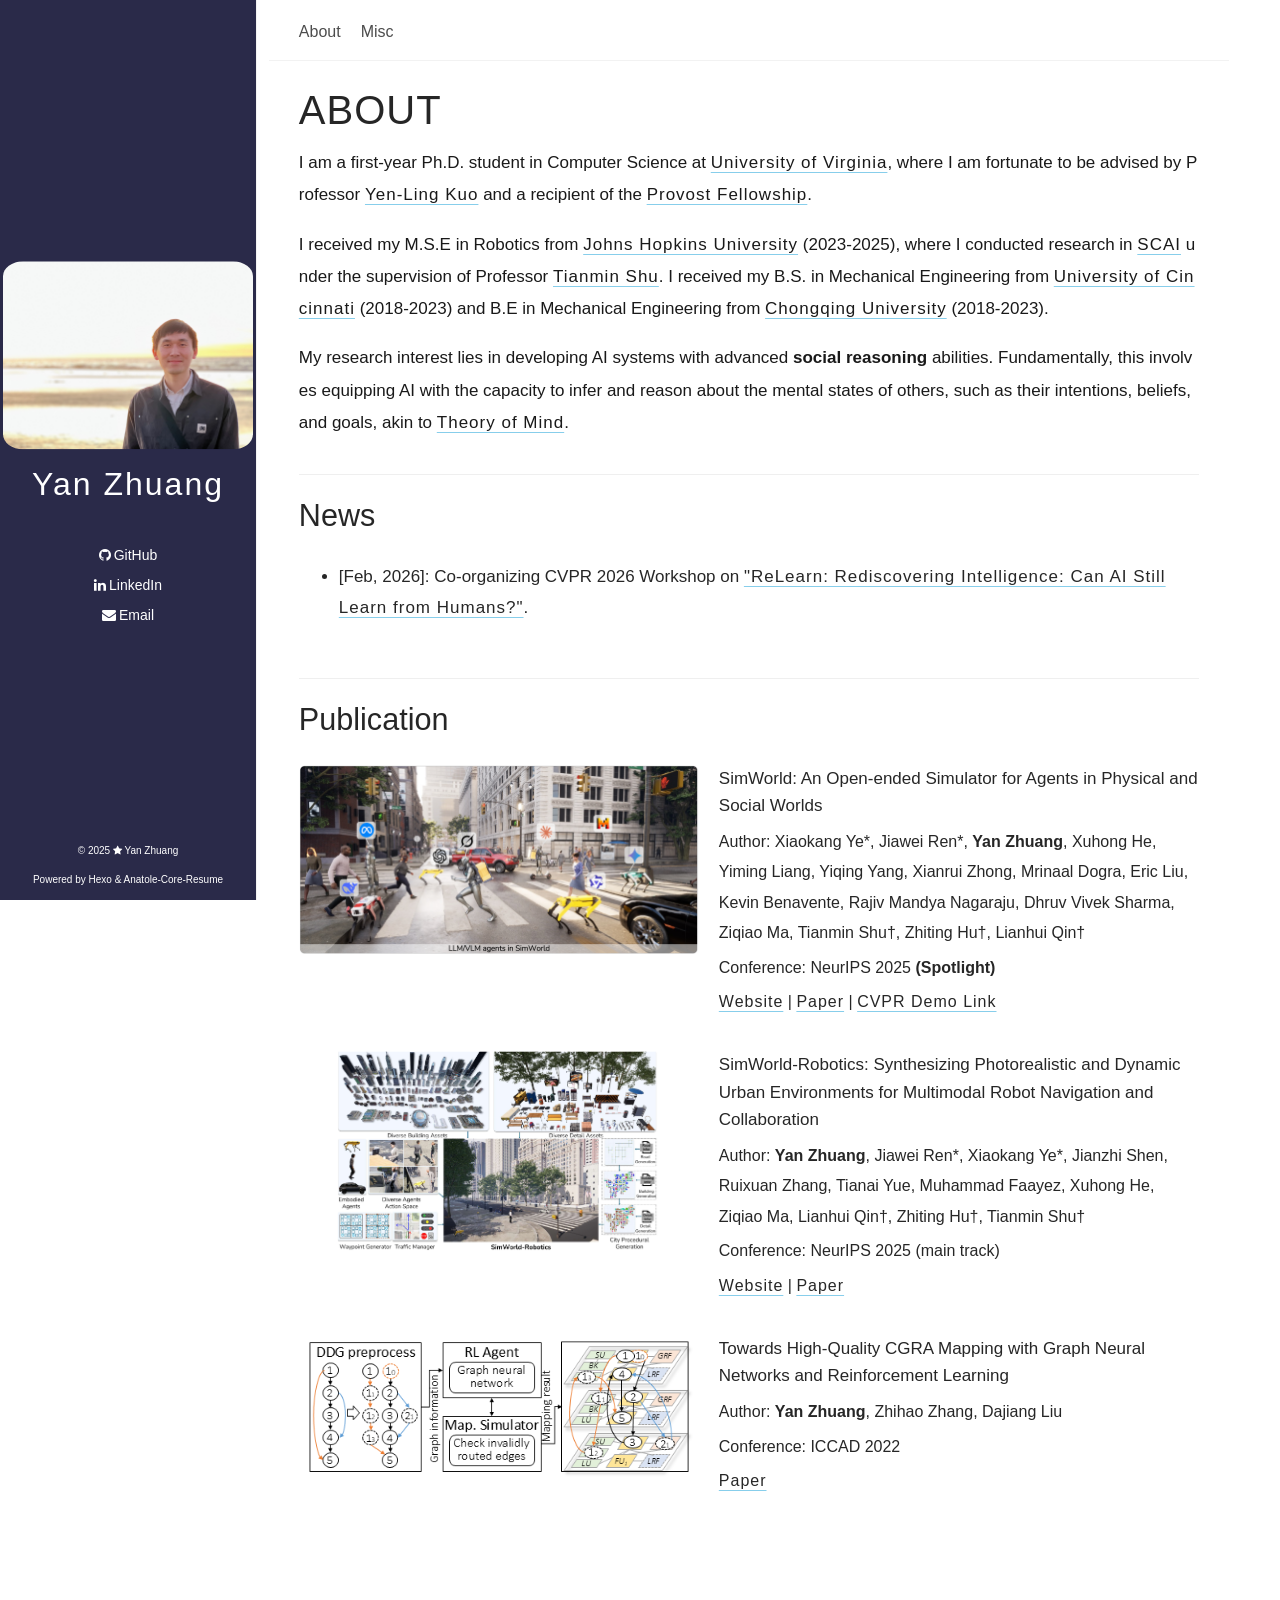
==== commit f7de3557: "add News Module; Solve the bug related to about" ====
--- a/index.html
+++ b/index.html
@@ -1,4 +1,4 @@
-<!DOCTYPE html><html lang="en-us"><head><meta charset="utf-8"><meta name="X-UA-Compatible" content="IE=edge"><meta name="author" content="Yan Zhuang"><title>About | Yan Zhuang</title><meta name="description" content="A Resume Page Powered By Hexo"><meta name="keywords"><link rel="icon" href="images/favicon.ico"><meta content="width=device-width, initial-scale=1.0, maximum-scale=1.0, user-scalable=0" name="viewport"><meta content="yes" name="apple-mobile-web-app-capable"><meta content="black" name="apple-mobile-web-app-status-bar-style"><meta content="telephone=no" name="format-detection"><meta name="renderer" content="webkit"><link rel="stylesheet" href="/css/style.css"><link rel="stylesheet" href="/css/blog_basic.css"><link rel="stylesheet" href="/css/font-awesome.min.css"><link rel="stylesheet" href="/css/custom.css"><link rel="alternate" type="application/atom+xml" title="ATOM 1.0" href="/atom.xml"><script src="/js/jquery.js"></script><meta name="generator" content="Hexo 7.3.0"></head><body><div class="page-top animated fadeInDown"><div class="nav"><li><a href="/about/">About</a></li><li><a href="/misc/">Misc</a></li></div><div class="information"><div class="back_btn"><li><a class="fa fa-chevron-left" onclick="window.history.go(-1)" style="display:none;"> </a></li></div></div></div><div class="sidebar animated fadeInDown"><div class="side-content"><div class="logo-title"><div class="title"><img src="/images/Selfie.jpg" style="width: 250px; border-radius: 8%;"><h3 title=""><a href="/">Yan Zhuang</a></h3></div></div><ul class="social-links"><li><a target="_blank" rel="noopener" href="https://github.com/yanzhuang12"><i class="fa fa-github"></i>GitHub</a></li><li><a target="_blank" rel="noopener" href="https://www.linkedin.com/in/zhuangyan-000843258"><i class="fa fa-linkedin"></i>LinkedIn</a></li><li><a href="mailto:yanzhuang2024@gmail.com"><i class="fa fa-envelope"></i>Email</a></li></ul></div><div class="footer"><div class="p"> <span>© 2025 </span><i class="fa fa-star"></i><span> Yan Zhuang</span></div><div class="by_farbox"><span>Powered by </span><a href="https://hexo.io/zh-cn/" target="_blank">Hexo </a><span> & </span><a href="https://github.com/Cytrogen/hexo-theme-Anatole-Core-Resume" target="_blank">Anatole-Core-Resume</a></div></div></div><div class="content" style="display:none;"><script>//- 如果是移动端，则设置content的margin-top为sidebar的高度
+<!DOCTYPE html><html lang="en-us"><head><meta charset="utf-8"><meta name="X-UA-Compatible" content="IE=edge"><meta name="author" content="Yan Zhuang"><title>About | Yan Zhuang</title><meta name="description" content="A Resume Page Powered By Hexo"><meta name="keywords"><link rel="icon" href="images/favicon.ico"><meta content="width=device-width, initial-scale=1.0, maximum-scale=1.0, user-scalable=0" name="viewport"><meta content="yes" name="apple-mobile-web-app-capable"><meta content="black" name="apple-mobile-web-app-status-bar-style"><meta content="telephone=no" name="format-detection"><meta name="renderer" content="webkit"><link rel="stylesheet" href="/css/style.css"><link rel="stylesheet" href="/css/blog_basic.css"><link rel="stylesheet" href="/css/font-awesome.min.css"><link rel="stylesheet" href="/css/custom.css"><link rel="alternate" type="application/atom+xml" title="ATOM 1.0" href="/atom.xml"><script src="/js/jquery.js"></script><meta name="generator" content="Hexo 7.3.0"></head><body><div class="page-top animated fadeInDown"><div class="nav"><li><a href="/">About</a></li><li><a href="/misc/">Misc</a></li></div><div class="information"><div class="back_btn"><li><a class="fa fa-chevron-left" onclick="window.history.go(-1)" style="display:none;"> </a></li></div></div></div><div class="sidebar animated fadeInDown"><div class="side-content"><div class="logo-title"><div class="title"><img src="/images/Selfie.jpg" style="width: 250px; border-radius: 8%;"><h3 title=""><a href="/">Yan Zhuang</a></h3></div></div><ul class="social-links"><li><a target="_blank" rel="noopener" href="https://github.com/yanzhuang12"><i class="fa fa-github"></i>GitHub</a></li><li><a target="_blank" rel="noopener" href="https://www.linkedin.com/in/zhuangyan-000843258"><i class="fa fa-linkedin"></i>LinkedIn</a></li><li><a href="mailto:yanzhuang2024@gmail.com"><i class="fa fa-envelope"></i>Email</a></li></ul></div><div class="footer"><div class="p"> <span>© 2025 </span><i class="fa fa-star"></i><span> Yan Zhuang</span></div><div class="by_farbox"><span>Powered by </span><a href="https://hexo.io/zh-cn/" target="_blank">Hexo </a><span> & </span><a href="https://github.com/Cytrogen/hexo-theme-Anatole-Core-Resume" target="_blank">Anatole-Core-Resume</a></div></div></div><div class="content" style="display:none;"><script>//- 如果是移动端，则设置content的margin-top为sidebar的高度
 //- If it is a mobile terminal, set the margin-top of content to the height of sidebar
 window.onload = function() {
 	if (window.matchMedia("(max-width: 960px)").matches) {
@@ -27,6 +27,11 @@
 </script><div class="post animated fadeInDown" id="About"><div class="post-title"><h1><a>About</a></h1></div><div class="post-content"><p>I am a first-year Ph.D. student in Computer Science at <a target="_blank" rel="noopener" href="https://www.virginia.edu/">University of Virginia</a>, where I am fortunate to be advised by Professor <a target="_blank" rel="noopener" href="https://yenlingkuo.com/">Yen-Ling Kuo</a> and a recipient of the <a target="_blank" rel="noopener" href="https://education.virginia.edu/admission/fellowships-scholarships-awards/uva-presidential-and-provosts-fellowships">Provost Fellowship</a>.</p>
 <p>I received my M.S.E in Robotics from <a target="_blank" rel="noopener" href="https://www.jhu.edu/">Johns Hopkins University</a> (2023-2025), where I conducted research in <a target="_blank" rel="noopener" href="https://scai.cs.jhu.edu/">SCAI</a> under the supervision of Professor <a target="_blank" rel="noopener" href="https://www.tshu.io/">Tianmin Shu</a>. I received my B.S. in Mechanical Engineering from <a target="_blank" rel="noopener" href="https://www.uc.edu/">University of Cincinnati</a> (2018-2023) and B.E in Mechanical Engineering from <a target="_blank" rel="noopener" href="https://www.cqu.edu.cn/">Chongqing University</a> (2018-2023).  </p>
 <p>My research interest lies in developing AI systems with advanced <strong>social reasoning</strong> abilities. Fundamentally, this involves equipping AI with the capacity to infer and reason about the mental states of others, such as their intentions, beliefs, and goals, akin to <a target="_blank" rel="noopener" href="https://www.youtube.com/watch?v=sH2vTWfMQJ0">Theory of Mind</a>. </p>
+<hr>
+<h3 id="News" style="margin-top: -1.0em;"><a href="#News" class="headerlink" title="News"></a>News</h3>
+<ul>
+    <li>[Feb, 2026]: Co-organizing CVPR 2026 Workshop on <a target="_blank" rel="noopener" href="https://relearncvpr26.github.io/ReLearn/">"ReLearn: Rediscovering Intelligence: Can AI Still Learn from Humans?"</a>.</li>
+</ul>
 <hr>
 <h3 id="Publication"><a href="#Publication" class="headerlink" title="Publication"></a>Publication</h3>
 <div class="paper-block">
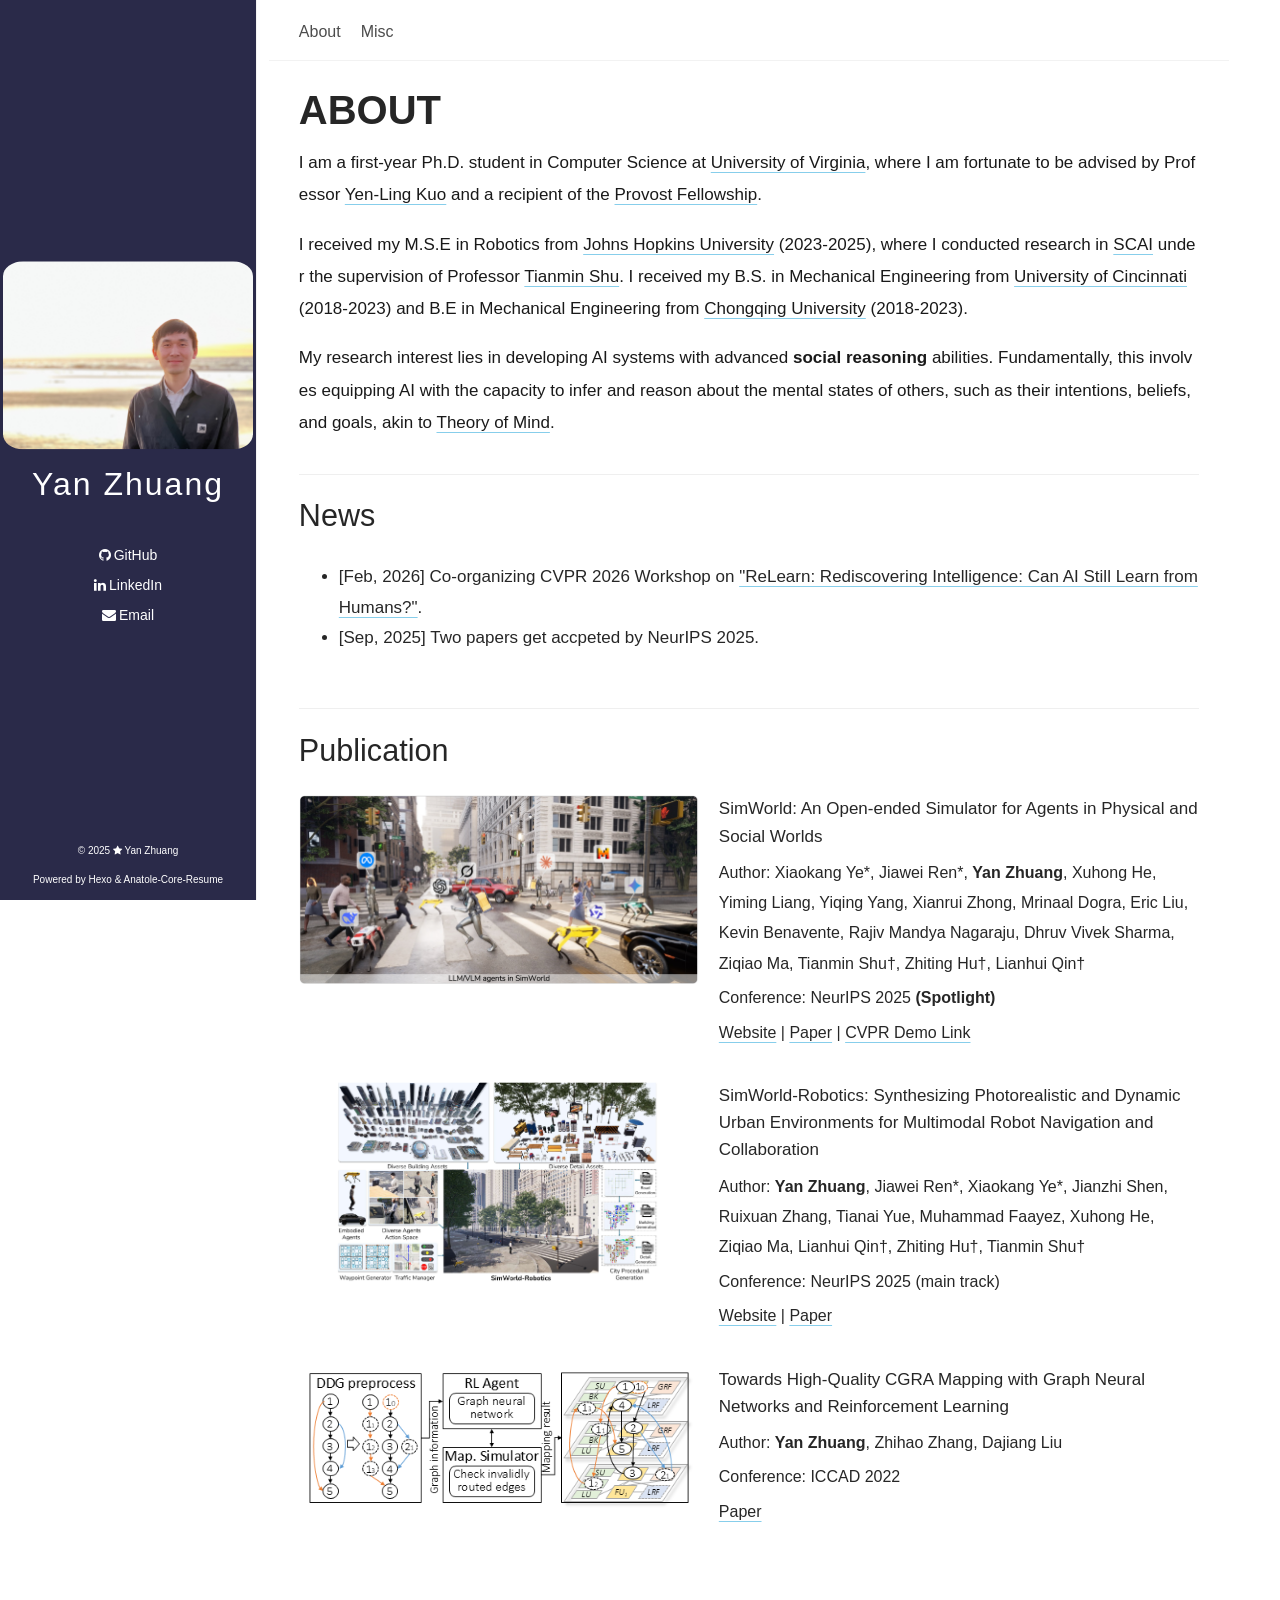
==== commit d0ed6baf: "Update the structure and solve the bug related to about" ====
--- a/index.html
+++ b/index.html
@@ -30,7 +30,8 @@
 <hr>
 <h3 id="News" style="margin-top: -1.0em;"><a href="#News" class="headerlink" title="News"></a>News</h3>
 <ul>
-    <li>[Feb, 2026]: Co-organizing CVPR 2026 Workshop on <a target="_blank" rel="noopener" href="https://relearncvpr26.github.io/ReLearn/">"ReLearn: Rediscovering Intelligence: Can AI Still Learn from Humans?"</a>.</li>
+    <li>[Feb, 2026] Co-organizing CVPR 2026 Workshop on <a target="_blank" rel="noopener" href="https://relearncvpr26.github.io/ReLearn/">"ReLearn: Rediscovering Intelligence: Can AI Still Learn from Humans?"</a>.</li>
+    <li>[Sep, 2025] Two papers get accpeted by NeurIPS 2025.</li>
 </ul>
 <hr>
 <h3 id="Publication"><a href="#Publication" class="headerlink" title="Publication"></a>Publication</h3>
--- a/css/custom.css
+++ b/css/custom.css
@@ -117,18 +117,24 @@
 /* 内容区域中的超链接样式 - 文字颜色不变，只改变下划线颜色 */
 .content a {
     text-decoration: underline !important; /* 添加下划线 */
-    text-underline-offset: 4px !important; /* 下划线距离文字3px */
+    text-underline-offset: 4px !important; /* 下划线距离文字1px，更紧凑 */
+    text-decoration-thickness: 1px !important; /* 下划线粗细1px */
     text-decoration-color: #87CEEB !important; /* 下划线浅蓝色 */
     color: inherit !important; /* 文字颜色保持原来的颜色 */
     font-size: inherit !important; /* 继承父元素的字体大小，确保统一 */
+    letter-spacing: normal !important; /* 字间距正常，与其他文字一致 */
+    font-weight: inherit !important; /* 继承字体粗细，与其他文字一致 */
 }
 
 .content a:hover {
     text-decoration: underline !important; /* 悬停时保持下划线 */
     text-underline-offset: 4px !important; /* 悬停时保持下划线距离 */
+    text-decoration-thickness: 1px !important; /* 悬停时保持下划线粗细 */
     text-decoration-color: #4169E1 !important; /* 悬停时下划线深蓝色 */
     color: inherit !important; /* 文字颜色保持原来的颜色 */
     font-size: inherit !important; /* 继承父元素的字体大小，确保统一 */
+    letter-spacing: normal !important; /* 字间距正常，与其他文字一致 */
+    font-weight: inherit !important; /* 继承字体粗细，与其他文字一致 */
 }
 
 /* About部分的链接字体大小统一 */
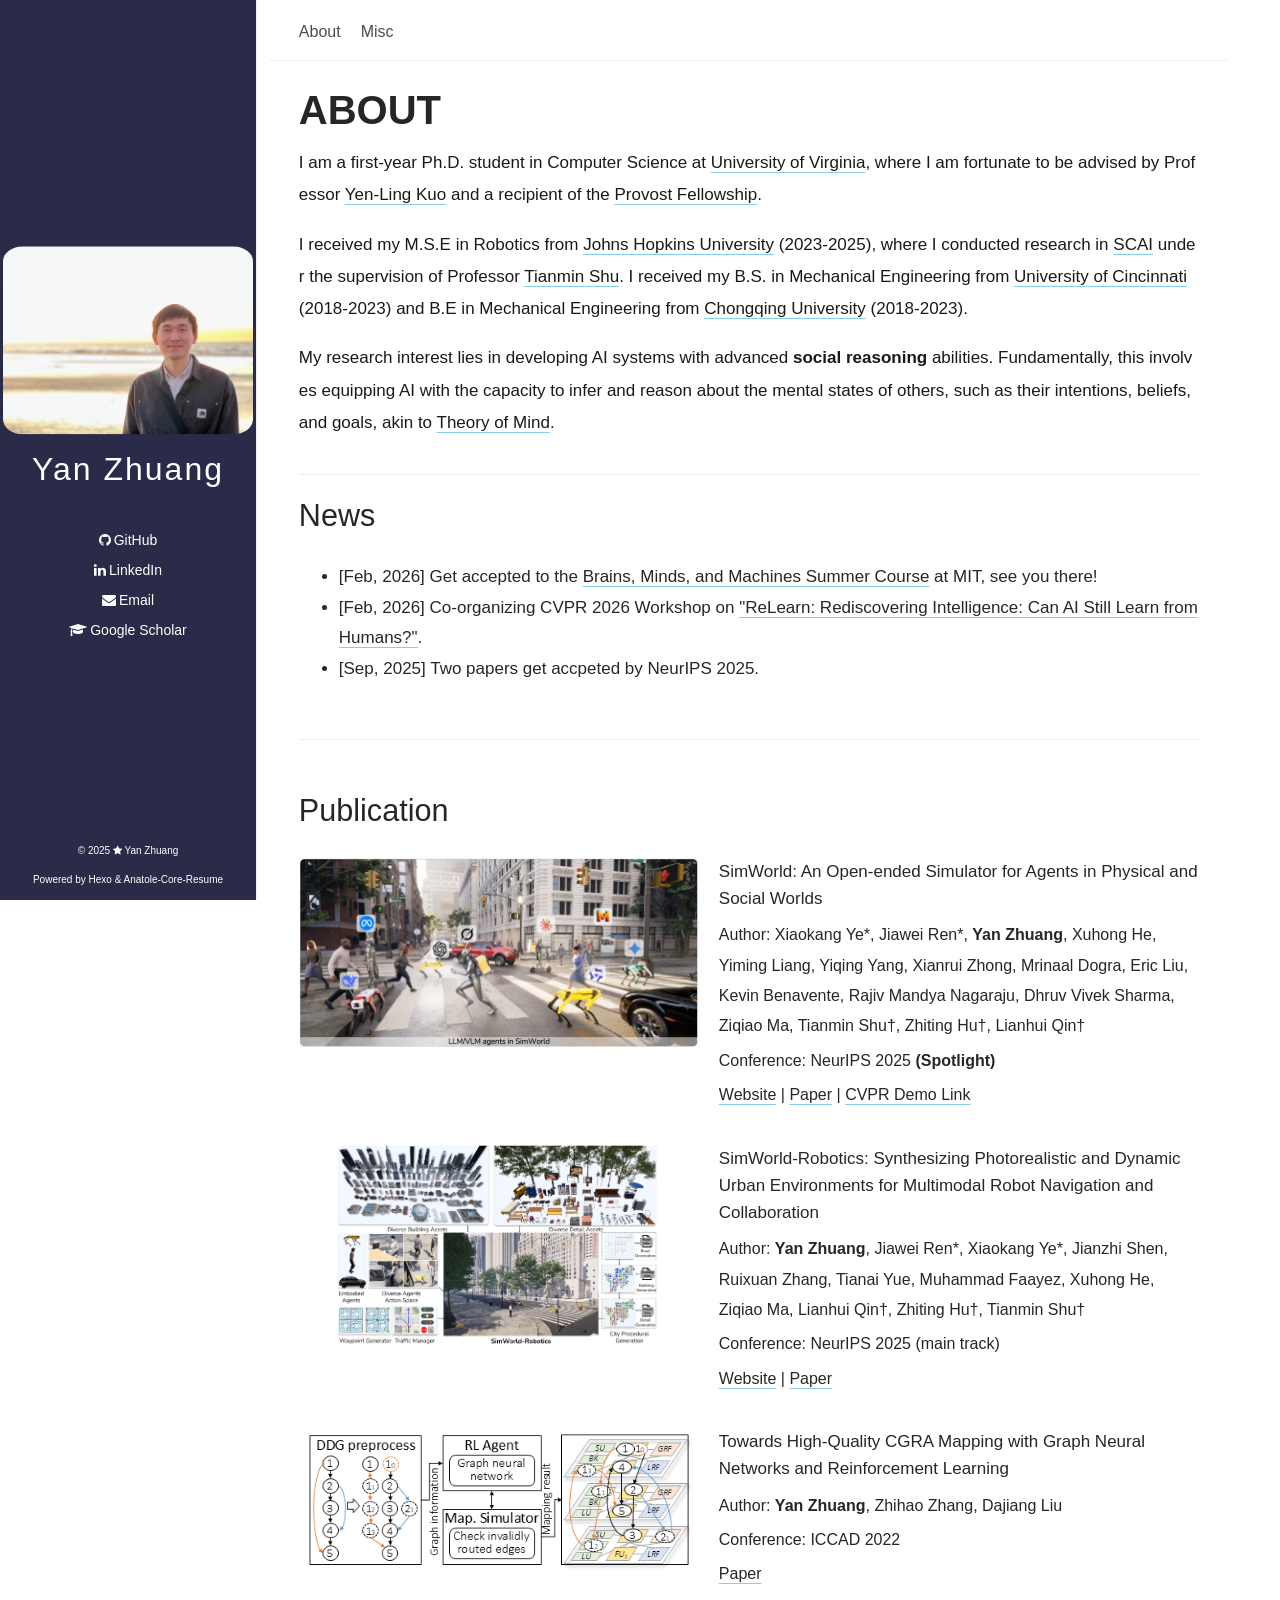
==== commit c6819fcd: "update the news" ====
--- a/index.html
+++ b/index.html
@@ -1,4 +1,4 @@
-<!DOCTYPE html><html lang="en-us"><head><meta charset="utf-8"><meta name="X-UA-Compatible" content="IE=edge"><meta name="author" content="Yan Zhuang"><title>About | Yan Zhuang</title><meta name="description" content="A Resume Page Powered By Hexo"><meta name="keywords"><link rel="icon" href="images/favicon.ico"><meta content="width=device-width, initial-scale=1.0, maximum-scale=1.0, user-scalable=0" name="viewport"><meta content="yes" name="apple-mobile-web-app-capable"><meta content="black" name="apple-mobile-web-app-status-bar-style"><meta content="telephone=no" name="format-detection"><meta name="renderer" content="webkit"><link rel="stylesheet" href="/css/style.css"><link rel="stylesheet" href="/css/blog_basic.css"><link rel="stylesheet" href="/css/font-awesome.min.css"><link rel="stylesheet" href="/css/custom.css"><link rel="alternate" type="application/atom+xml" title="ATOM 1.0" href="/atom.xml"><script src="/js/jquery.js"></script><meta name="generator" content="Hexo 7.3.0"></head><body><div class="page-top animated fadeInDown"><div class="nav"><li><a href="/">About</a></li><li><a href="/misc/">Misc</a></li></div><div class="information"><div class="back_btn"><li><a class="fa fa-chevron-left" onclick="window.history.go(-1)" style="display:none;"> </a></li></div></div></div><div class="sidebar animated fadeInDown"><div class="side-content"><div class="logo-title"><div class="title"><img src="/images/Selfie.jpg" style="width: 250px; border-radius: 8%;"><h3 title=""><a href="/">Yan Zhuang</a></h3></div></div><ul class="social-links"><li><a target="_blank" rel="noopener" href="https://github.com/yanzhuang12"><i class="fa fa-github"></i>GitHub</a></li><li><a target="_blank" rel="noopener" href="https://www.linkedin.com/in/zhuangyan-000843258"><i class="fa fa-linkedin"></i>LinkedIn</a></li><li><a href="mailto:yanzhuang2024@gmail.com"><i class="fa fa-envelope"></i>Email</a></li></ul></div><div class="footer"><div class="p"> <span>© 2025 </span><i class="fa fa-star"></i><span> Yan Zhuang</span></div><div class="by_farbox"><span>Powered by </span><a href="https://hexo.io/zh-cn/" target="_blank">Hexo </a><span> & </span><a href="https://github.com/Cytrogen/hexo-theme-Anatole-Core-Resume" target="_blank">Anatole-Core-Resume</a></div></div></div><div class="content" style="display:none;"><script>//- 如果是移动端，则设置content的margin-top为sidebar的高度
+<!DOCTYPE html><html lang="en-us"><head><meta charset="utf-8"><meta name="X-UA-Compatible" content="IE=edge"><meta name="author" content="Yan Zhuang"><title>About | Yan Zhuang</title><meta name="description" content="A Resume Page Powered By Hexo"><meta name="keywords"><link rel="icon" href="images/favicon.ico"><meta content="width=device-width, initial-scale=1.0, maximum-scale=1.0, user-scalable=0" name="viewport"><meta content="yes" name="apple-mobile-web-app-capable"><meta content="black" name="apple-mobile-web-app-status-bar-style"><meta content="telephone=no" name="format-detection"><meta name="renderer" content="webkit"><link rel="stylesheet" href="/css/style.css"><link rel="stylesheet" href="/css/blog_basic.css"><link rel="stylesheet" href="/css/font-awesome.min.css"><link rel="stylesheet" href="/css/custom.css"><link rel="alternate" type="application/atom+xml" title="ATOM 1.0" href="/atom.xml"><script src="/js/jquery.js"></script><meta name="generator" content="Hexo 7.3.0"></head><body><div class="page-top animated fadeInDown"><div class="nav"><li><a href="/">About</a></li><li><a href="/misc/">Misc</a></li></div><div class="information"><div class="back_btn"><li><a class="fa fa-chevron-left" onclick="window.history.go(-1)" style="display:none;"> </a></li></div></div></div><div class="sidebar animated fadeInDown"><div class="side-content"><div class="logo-title"><div class="title"><img src="/images/Selfie.jpg" style="width: 250px; border-radius: 8%;"><h3 title=""><a href="/">Yan Zhuang</a></h3></div></div><ul class="social-links"><li><a target="_blank" rel="noopener" href="https://github.com/yanzhuang12"><i class="fa fa-github"></i>GitHub</a></li><li><a target="_blank" rel="noopener" href="https://www.linkedin.com/in/zhuangyan-000843258"><i class="fa fa-linkedin"></i>LinkedIn</a></li><li><a href="mailto:yanzhuang2024@gmail.com"><i class="fa fa-envelope"></i>Email</a></li><li><a target="_blank" rel="noopener" href="https://scholar.google.com/citations?user=wTP45ugAAAAJ&hl=en"><i class="fa fa-graduation-cap"></i>Google Scholar</a></li></ul></div><div class="footer"><div class="p"> <span>© 2025 </span><i class="fa fa-star"></i><span> Yan Zhuang</span></div><div class="by_farbox"><span>Powered by </span><a href="https://hexo.io/zh-cn/" target="_blank">Hexo </a><span> & </span><a href="https://github.com/Cytrogen/hexo-theme-Anatole-Core-Resume" target="_blank">Anatole-Core-Resume</a></div></div></div><div class="content" style="display:none;"><script>//- 如果是移动端，则设置content的margin-top为sidebar的高度
 //- If it is a mobile terminal, set the margin-top of content to the height of sidebar
 window.onload = function() {
 	if (window.matchMedia("(max-width: 960px)").matches) {
@@ -30,11 +30,12 @@
 <hr>
 <h3 id="News" style="margin-top: -1.0em;"><a href="#News" class="headerlink" title="News"></a>News</h3>
 <ul>
+    <li>[Feb, 2026] Get accepted to the <a target="_blank" rel="noopener" href="https://bmm.mit.edu">Brains, Minds, and Machines Summer Course</a> at MIT, see you there!</li>
     <li>[Feb, 2026] Co-organizing CVPR 2026 Workshop on <a target="_blank" rel="noopener" href="https://relearncvpr26.github.io/ReLearn/">"ReLearn: Rediscovering Intelligence: Can AI Still Learn from Humans?"</a>.</li>
     <li>[Sep, 2025] Two papers get accpeted by NeurIPS 2025.</li>
 </ul>
 <hr>
-<h3 id="Publication"><a href="#Publication" class="headerlink" title="Publication"></a>Publication</h3>
+<h3 id="Publications"><a href="#Publications" class="headerlink" title="Publication"></a>Publication</h3>
 <div class="paper-block">
     <div class="paper-image">
         <img src="/images/simworld_illustration_2.png?v=2" width="400px" alt="SimWorld illustration">
